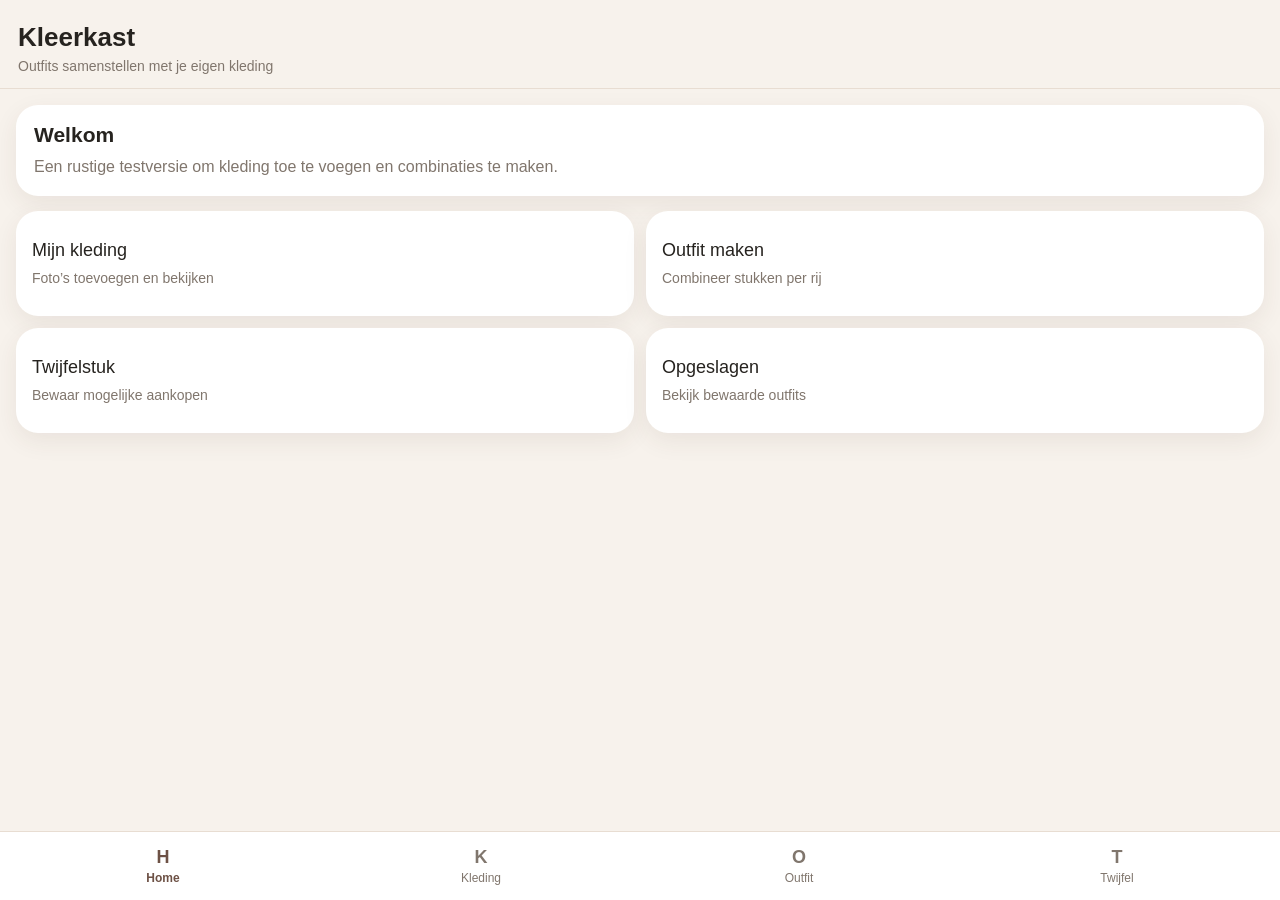
==== index.html @ a85ee33a "Add files via upload" ====
<!doctype html>
<html lang="nl">
<head>
<meta charset="utf-8">
<meta name="viewport" content="width=device-width,initial-scale=1,viewport-fit=cover">
<title>Kleerkast</title>
<style>
:root{--bg:#f7f2ec;--card:#fff;--text:#26231f;--muted:#80766d;--line:#e8ddd2;--accent:#8f6f5f;--accent2:#6d5145}
*{box-sizing:border-box}
body{margin:0;font-family:-apple-system,BlinkMacSystemFont,"Segoe UI",Arial,sans-serif;background:var(--bg);color:var(--text);padding-bottom:88px}
header{padding:22px 18px 14px;border-bottom:1px solid var(--line);background:#f7f2ec}
h1{margin:0;font-size:26px}.sub{color:var(--muted);font-size:14px;margin-top:5px}
main{padding:16px}.screen{display:none}.screen.active{display:block}
.card,.tile,.item{background:var(--card);border-radius:22px;box-shadow:0 8px 24px rgba(80,55,40,.08)}
.card{padding:18px;margin-bottom:15px}.card h2{margin:0 0 8px;font-size:21px}.card p{margin:0;color:var(--muted);line-height:1.45}
.grid{display:grid;grid-template-columns:1fr 1fr;gap:12px}
.tile{border:0;padding:22px 16px;text-align:left;font-size:18px;color:var(--text);min-height:105px}
.tile small{display:block;color:var(--muted);font-size:14px;margin-top:8px;line-height:1.3}
.section{display:flex;align-items:center;justify-content:space-between;margin:22px 2px 10px}.section h2{font-size:18px;margin:0}
.btn{border:0;background:var(--accent);color:#fff;border-radius:999px;padding:11px 15px;font-weight:800;font-size:14px}
.btn.light{background:#fff;color:var(--accent2);border:1px solid var(--line)}
.row{display:flex;gap:12px;overflow-x:auto;padding:3px 2px 16px;scroll-snap-type:x mandatory}
.item{min-width:160px;padding:10px;position:relative;scroll-snap-align:start}
.item img{width:100%;height:185px;object-fit:cover;background:#efe4dc;border-radius:18px;display:block}
.delete{position:absolute;top:14px;right:14px;border:0;background:rgba(255,255,255,.93);border-radius:999px;padding:5px 10px;font-size:18px}
.empty{min-width:210px;background:#fff;border:1px dashed var(--line);border-radius:22px;padding:32px 16px;text-align:center;color:var(--muted)}
.preview{display:grid;grid-template-columns:1fr 1fr;gap:10px;margin-top:12px}
.slot{height:152px;background:#fff;border:1px solid var(--line);border-radius:19px;display:flex;align-items:center;justify-content:center;overflow:hidden;color:var(--muted)}
.slot img{width:100%;height:100%;object-fit:cover}
.actions{display:flex;gap:8px;flex-wrap:wrap;margin-top:12px}
nav{position:fixed;left:0;right:0;bottom:0;background:rgba(255,255,255,.96);border-top:1px solid var(--line);display:grid;grid-template-columns:repeat(4,1fr);padding:8px 4px calc(8px + env(safe-area-inset-bottom));z-index:10}
nav button{border:0;background:transparent;color:var(--muted);font-size:12px;padding:7px 2px}
nav span{display:block;font-weight:900;font-size:18px;margin-bottom:3px}
nav button.active{color:var(--accent2);font-weight:900}
input[type=file]{display:none}
.note{background:#fff;border:1px solid var(--line);border-radius:18px;padding:13px;color:var(--muted);font-size:14px;line-height:1.45}
</style>
</head>
<body>
<header><h1>Kleerkast</h1><div class="sub">Outfits samenstellen met je eigen kleding</div></header>
<main>
<section id="home" class="screen active">
<div class="card"><h2>Welkom</h2><p>Een rustige testversie om kleding toe te voegen en combinaties te maken.</p></div>
<div class="grid">
<button class="tile" data-screen="closet">Mijn kleding<small>Foto’s toevoegen en bekijken</small></button>
<button class="tile" data-screen="outfit">Outfit maken<small>Combineer stukken per rij</small></button>
<button class="tile" data-screen="wish">Twijfelstuk<small>Bewaar mogelijke aankopen</small></button>
<button class="tile" data-screen="saved">Opgeslagen<small>Bekijk bewaarde outfits</small></button>
</div>
</section>
<section id="closet" class="screen"><div class="card"><h2>Mijn kleding</h2><p>Voeg per categorie foto’s toe. Swipe horizontaal door je kleding.</p></div><div id="closetList"></div></section>
<section id="outfit" class="screen"><div class="card"><h2>Outfit maken</h2><p>Tik op kledingstukken in de rijen hieronder.</p><div class="preview"><div class="slot" id="slot-tops">Top</div><div class="slot" id="slot-bottoms">Onderstuk</div><div class="slot" id="slot-shoes">Schoenen</div><div class="slot" id="slot-bags">Tas</div></div><div class="actions"><button class="btn" id="saveOutfitBtn">Outfit bewaren</button><button class="btn light" id="clearBtn">Wissen</button></div></div><div id="outfitRows"></div></section>
<section id="wish" class="screen"><div class="card"><h2>Twijfelstuk</h2><p>Voeg een foto of screenshot toe van iets dat je misschien wilt kopen.</p></div><div class="section"><h2>Mogelijke aankopen</h2><button class="btn addBtn" data-cat="wishitems">Foto toevoegen</button></div><input id="file-wishitems" type="file" accept="image/*"><div id="wishRow" class="row"></div><div class="note">Later bouwen we hier: “Past dit bij mijn kast?”</div></section>
<section id="saved" class="screen"><div class="card"><h2>Opgeslagen outfits</h2><p>Hier komen de outfits die je bewaart.</p></div><div id="savedList"></div></section>
</main>
<nav><button class="nav active" data-screen="home"><span>H</span>Home</button><button class="nav" data-screen="closet"><span>K</span>Kleding</button><button class="nav" data-screen="outfit"><span>O</span>Outfit</button><button class="nav" data-screen="wish"><span>T</span>Twijfel</button></nav>
<script>
var cats=[['tops','Tops'],['bottoms','Broeken en rokken'],['dresses','Jurken'],['jackets','Jassen'],['shoes','Schoenen'],['bags','Tassen'],['accessories','Accessoires']];
var data; try{data=JSON.parse(localStorage.getItem('kleerkast_v1')||'{}')}catch(e){data={}}
cats.forEach(function(c){if(!data[c[0]])data[c[0]]=[]}); if(!data.wishitems)data.wishitems=[]; if(!data.outfits)data.outfits=[];
var selected={tops:null,bottoms:null,shoes:null,bags:null};
function save(){localStorage.setItem('kleerkast_v1',JSON.stringify(data))}
function show(screen){document.querySelectorAll('.screen').forEach(function(s){s.classList.remove('active')});document.getElementById(screen).classList.add('active');document.querySelectorAll('.nav').forEach(function(n){n.classList.toggle('active',n.getAttribute('data-screen')===screen)});render()}
function addListeners(){document.querySelectorAll('[data-screen]').forEach(function(btn){btn.onclick=function(){show(btn.getAttribute('data-screen'))}});document.getElementById('saveOutfitBtn').onclick=saveOutfit;document.getElementById('clearBtn').onclick=clearSlots}
function pick(cat){var input=document.getElementById('file-'+cat); if(input)input.click()}
function handleFile(cat,file){if(!file)return;var reader=new FileReader();reader.onload=function(){data[cat].push({id:Date.now()+Math.random(),src:reader.result});save();render()};reader.readAsDataURL(file)}
function removeItem(cat,id){var used=data.outfits.filter(function(o){return Object.values(o.items).indexOf(id)>-1});if(used.length&&!confirm('Dit kledingstuk zit in '+used.length+' outfit(s). Toch verwijderen?'))return;data[cat]=data[cat].filter(function(x){return x.id!==id});save();render()}
function select(cat,id,src){if(!(cat in selected))return;selected[cat]=id;document.getElementById('slot-'+cat).innerHTML='<img src="'+src+'">'}
function clearSlots(){selected={tops:null,bottoms:null,shoes:null,bags:null};document.getElementById('slot-tops').textContent='Top';document.getElementById('slot-bottoms').textContent='Onderstuk';document.getElementById('slot-shoes').textContent='Schoenen';document.getElementById('slot-bags').textContent='Tas'}
function saveOutfit(){if(!Object.values(selected).some(Boolean)){alert('Kies eerst minstens één kledingstuk.');return}data.outfits.push({id:Date.now(),date:new Date().toLocaleDateString('nl-BE'),items:Object.assign({},selected)});save();alert('Outfit bewaard');render()}
function findImg(id){for(var i=0;i<cats.length;i++){var arr=data[cats[i][0]];for(var j=0;j<arr.length;j++){if(arr[j].id===id)return arr[j].src}}return null}
function card(cat,item,selectable){var d=document.createElement('div');d.className='item';var img=document.createElement('img');img.src=item.src;d.appendChild(img);if(selectable)d.onclick=function(){select(cat,item.id,item.src)};var b=document.createElement('button');b.className='delete';b.textContent='×';b.onclick=function(e){e.stopPropagation();removeItem(cat,item.id)};d.appendChild(b);return d}
function makeRow(cat,selectable){var row=document.createElement('div');row.className='row';if(!data[cat].length){var e=document.createElement('div');e.className='empty';e.textContent='Nog geen foto’s';row.appendChild(e)}else{data[cat].forEach(function(item){row.appendChild(card(cat,item,selectable))})}return row}
function render(){var closet=document.getElementById('closetList');closet.innerHTML='';cats.forEach(function(c){var sec=document.createElement('div');sec.className='section';var h=document.createElement('h2');h.textContent=c[1];sec.appendChild(h);var btn=document.createElement('button');btn.className='btn';btn.textContent='Foto toevoegen';btn.onclick=function(){pick(c[0])};sec.appendChild(btn);closet.appendChild(sec);var input=document.createElement('input');input.type='file';input.accept='image/*';input.id='file-'+c[0];input.onchange=function(e){handleFile(c[0],e.target.files[0]);e.target.value=''};closet.appendChild(input);closet.appendChild(makeRow(c[0],false))});var outfit=document.getElementById('outfitRows');outfit.innerHTML='';['tops','bottoms','shoes','bags'].forEach(function(id){var label=cats.find(function(c){return c[0]===id})[1];var sec=document.createElement('div');sec.className='section';var h=document.createElement('h2');h.textContent=label;sec.appendChild(h);outfit.appendChild(sec);outfit.appendChild(makeRow(id,true))});var wish=document.getElementById('wishRow');wish.innerHTML='';if(!data.wishitems.length){var e=document.createElement('div');e.className='empty';e.textContent='Nog geen foto’s';wish.appendChild(e)}else data.wishitems.forEach(function(item){wish.appendChild(card('wishitems',item,false))});var saved=document.getElementById('savedList');saved.innerHTML='';if(!data.outfits.length){var em=document.createElement('div');em.className='empty';em.textContent='Nog geen outfits bewaard';saved.appendChild(em)}else data.outfits.forEach(function(o,i){var box=document.createElement('div');box.className='card';var h=document.createElement('h2');h.textContent='Outfit '+(i+1);box.appendChild(h);var p=document.createElement('p');p.textContent='Bewaard op '+o.date;box.appendChild(p);var row=document.createElement('div');row.className='row';Object.values(o.items).forEach(function(id){var src=findImg(id);if(src){var it=document.createElement('div');it.className='item';var im=document.createElement('img');im.src=src;it.appendChild(im);row.appendChild(it)}});box.appendChild(row);saved.appendChild(box)});var wi=document.getElementById('file-wishitems');wi.onchange=function(e){handleFile('wishitems',e.target.files[0]);e.target.value=''};document.querySelectorAll('.addBtn').forEach(function(b){b.onclick=function(){pick(b.getAttribute('data-cat'))}})}
addListeners();render();
</script>
</body>
</html>
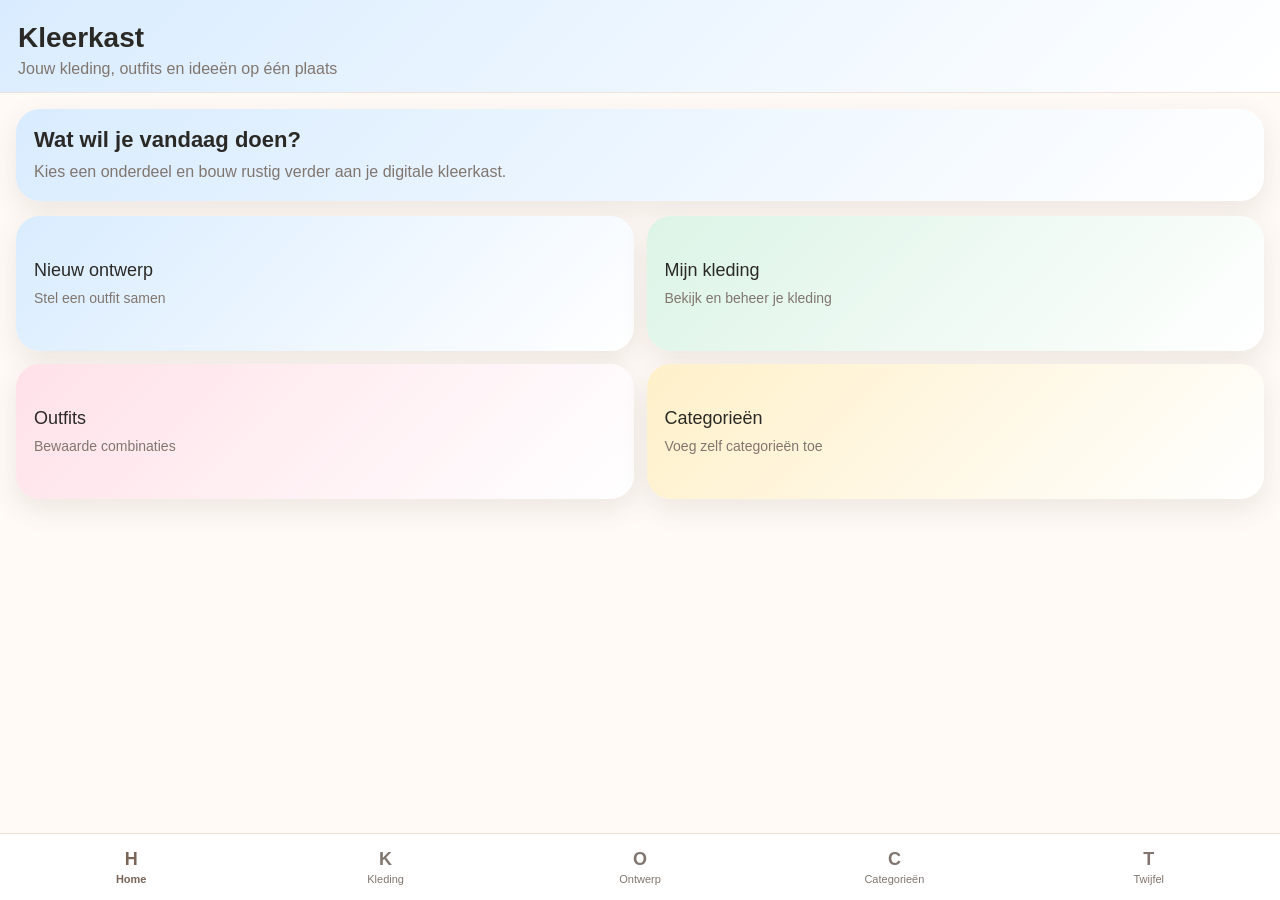
==== commit b163cb2b: "Add files via upload" ====
--- a/index.html
+++ b/index.html
@@ -5,74 +5,106 @@
 <meta name="viewport" content="width=device-width,initial-scale=1,viewport-fit=cover">
 <title>Kleerkast</title>
 <style>
-:root{--bg:#f7f2ec;--card:#fff;--text:#26231f;--muted:#80766d;--line:#e8ddd2;--accent:#8f6f5f;--accent2:#6d5145}
+:root{
+  --blue:#d9ecff;--green:#dcf4e6;--pink:#ffe1e9;--yellow:#fff0c9;--purple:#eadfff;
+  --bg:#fffaf6;--card:#ffffff;--text:#2b2926;--muted:#81766f;--line:#eee2da;
+  --shadow:0 10px 28px rgba(82,60,45,.10);--accent:#7a6658;
+}
 *{box-sizing:border-box}
 body{margin:0;font-family:-apple-system,BlinkMacSystemFont,"Segoe UI",Arial,sans-serif;background:var(--bg);color:var(--text);padding-bottom:88px}
-header{padding:22px 18px 14px;border-bottom:1px solid var(--line);background:#f7f2ec}
-h1{margin:0;font-size:26px}.sub{color:var(--muted);font-size:14px;margin-top:5px}
+header{padding:22px 18px 14px;background:linear-gradient(135deg,var(--blue),#fff);border-bottom:1px solid var(--line)}
+h1{margin:0;font-size:28px}.sub{margin-top:6px;color:var(--muted)}
 main{padding:16px}.screen{display:none}.screen.active{display:block}
-.card,.tile,.item{background:var(--card);border-radius:22px;box-shadow:0 8px 24px rgba(80,55,40,.08)}
-.card{padding:18px;margin-bottom:15px}.card h2{margin:0 0 8px;font-size:21px}.card p{margin:0;color:var(--muted);line-height:1.45}
-.grid{display:grid;grid-template-columns:1fr 1fr;gap:12px}
-.tile{border:0;padding:22px 16px;text-align:left;font-size:18px;color:var(--text);min-height:105px}
-.tile small{display:block;color:var(--muted);font-size:14px;margin-top:8px;line-height:1.3}
-.section{display:flex;align-items:center;justify-content:space-between;margin:22px 2px 10px}.section h2{font-size:18px;margin:0}
-.btn{border:0;background:var(--accent);color:#fff;border-radius:999px;padding:11px 15px;font-weight:800;font-size:14px}
-.btn.light{background:#fff;color:var(--accent2);border:1px solid var(--line)}
+.card,.tile,.piece,.catrow{background:var(--card);border-radius:24px;box-shadow:var(--shadow)}
+.card{padding:18px;margin-bottom:15px}.card h2{margin:0 0 8px;font-size:22px}.card p{margin:0;color:var(--muted);line-height:1.4}
+.grid{display:grid;grid-template-columns:1fr 1fr;gap:13px}
+.tile{border:0;min-height:135px;padding:18px;text-align:left;font-size:18px;color:var(--text)}
+.tile small{display:block;color:var(--muted);font-size:14px;margin-top:8px;line-height:1.35}
+.blue{background:linear-gradient(135deg,var(--blue),#fff)}.green{background:linear-gradient(135deg,var(--green),#fff)}
+.pink{background:linear-gradient(135deg,var(--pink),#fff)}.yellow{background:linear-gradient(135deg,var(--yellow),#fff)}
+.purple{background:linear-gradient(135deg,var(--purple),#fff)}
+.section{display:flex;justify-content:space-between;align-items:center;margin:22px 2px 10px}.section h2{font-size:18px;margin:0}
+.btn{border:0;background:#7a6658;color:#fff;border-radius:999px;padding:11px 15px;font-weight:800}
+.btn.light{background:#fff;color:#7a6658;border:1px solid var(--line)}
 .row{display:flex;gap:12px;overflow-x:auto;padding:3px 2px 16px;scroll-snap-type:x mandatory}
-.item{min-width:160px;padding:10px;position:relative;scroll-snap-align:start}
-.item img{width:100%;height:185px;object-fit:cover;background:#efe4dc;border-radius:18px;display:block}
-.delete{position:absolute;top:14px;right:14px;border:0;background:rgba(255,255,255,.93);border-radius:999px;padding:5px 10px;font-size:18px}
-.empty{min-width:210px;background:#fff;border:1px dashed var(--line);border-radius:22px;padding:32px 16px;text-align:center;color:var(--muted)}
-.preview{display:grid;grid-template-columns:1fr 1fr;gap:10px;margin-top:12px}
-.slot{height:152px;background:#fff;border:1px solid var(--line);border-radius:19px;display:flex;align-items:center;justify-content:center;overflow:hidden;color:var(--muted)}
-.slot img{width:100%;height:100%;object-fit:cover}
-.actions{display:flex;gap:8px;flex-wrap:wrap;margin-top:12px}
-nav{position:fixed;left:0;right:0;bottom:0;background:rgba(255,255,255,.96);border-top:1px solid var(--line);display:grid;grid-template-columns:repeat(4,1fr);padding:8px 4px calc(8px + env(safe-area-inset-bottom));z-index:10}
-nav button{border:0;background:transparent;color:var(--muted);font-size:12px;padding:7px 2px}
-nav span{display:block;font-weight:900;font-size:18px;margin-bottom:3px}
-nav button.active{color:var(--accent2);font-weight:900}
+.piece{min-width:165px;padding:10px;position:relative;scroll-snap-align:start}.piece img{width:100%;height:190px;object-fit:cover;border-radius:18px;background:#f2e8df;display:block}
+.delete{position:absolute;top:14px;right:14px;border:0;background:rgba(255,255,255,.92);border-radius:99px;padding:5px 10px;font-size:18px}
+.empty{min-width:210px;border:1px dashed var(--line);border-radius:22px;padding:32px 16px;color:var(--muted);text-align:center;background:#fff}
+.preview{display:grid;grid-template-columns:1fr 1fr;gap:10px;margin-top:12px}.slot{height:154px;background:#fff;border:1px solid var(--line);border-radius:20px;display:flex;align-items:center;justify-content:center;overflow:hidden;color:var(--muted)}.slot img{width:100%;height:100%;object-fit:cover}
+.catrow{display:flex;align-items:center;justify-content:space-between;padding:15px;margin-bottom:10px}.dot{width:34px;height:34px;border-radius:12px;margin-right:12px}.catleft{display:flex;align-items:center;font-weight:700}
+nav{position:fixed;left:0;right:0;bottom:0;background:rgba(255,255,255,.96);border-top:1px solid var(--line);display:grid;grid-template-columns:repeat(5,1fr);padding:8px 4px calc(8px + env(safe-area-inset-bottom));z-index:10}
+nav button{border:0;background:transparent;color:var(--muted);font-size:11px;padding:7px 2px}nav span{display:block;font-weight:900;font-size:18px;margin-bottom:3px}nav button.active{color:#7a6658;font-weight:900}
 input[type=file]{display:none}
-.note{background:#fff;border:1px solid var(--line);border-radius:18px;padding:13px;color:var(--muted);font-size:14px;line-height:1.45}
 </style>
 </head>
 <body>
-<header><h1>Kleerkast</h1><div class="sub">Outfits samenstellen met je eigen kleding</div></header>
+<header><h1>Kleerkast</h1><div class="sub">Jouw kleding, outfits en ideeën op één plaats</div></header>
 <main>
 <section id="home" class="screen active">
-<div class="card"><h2>Welkom</h2><p>Een rustige testversie om kleding toe te voegen en combinaties te maken.</p></div>
+<div class="card blue"><h2>Wat wil je vandaag doen?</h2><p>Kies een onderdeel en bouw rustig verder aan je digitale kleerkast.</p></div>
 <div class="grid">
-<button class="tile" data-screen="closet">Mijn kleding<small>Foto’s toevoegen en bekijken</small></button>
-<button class="tile" data-screen="outfit">Outfit maken<small>Combineer stukken per rij</small></button>
-<button class="tile" data-screen="wish">Twijfelstuk<small>Bewaar mogelijke aankopen</small></button>
-<button class="tile" data-screen="saved">Opgeslagen<small>Bekijk bewaarde outfits</small></button>
+<button class="tile blue" data-screen="outfit">Nieuw ontwerp<small>Stel een outfit samen</small></button>
+<button class="tile green" data-screen="closet">Mijn kleding<small>Bekijk en beheer je kleding</small></button>
+<button class="tile pink" data-screen="saved">Outfits<small>Bewaarde combinaties</small></button>
+<button class="tile yellow" data-screen="categories">Categorieën<small>Voeg zelf categorieën toe</small></button>
 </div>
 </section>
-<section id="closet" class="screen"><div class="card"><h2>Mijn kleding</h2><p>Voeg per categorie foto’s toe. Swipe horizontaal door je kleding.</p></div><div id="closetList"></div></section>
-<section id="outfit" class="screen"><div class="card"><h2>Outfit maken</h2><p>Tik op kledingstukken in de rijen hieronder.</p><div class="preview"><div class="slot" id="slot-tops">Top</div><div class="slot" id="slot-bottoms">Onderstuk</div><div class="slot" id="slot-shoes">Schoenen</div><div class="slot" id="slot-bags">Tas</div></div><div class="actions"><button class="btn" id="saveOutfitBtn">Outfit bewaren</button><button class="btn light" id="clearBtn">Wissen</button></div></div><div id="outfitRows"></div></section>
-<section id="wish" class="screen"><div class="card"><h2>Twijfelstuk</h2><p>Voeg een foto of screenshot toe van iets dat je misschien wilt kopen.</p></div><div class="section"><h2>Mogelijke aankopen</h2><button class="btn addBtn" data-cat="wishitems">Foto toevoegen</button></div><input id="file-wishitems" type="file" accept="image/*"><div id="wishRow" class="row"></div><div class="note">Later bouwen we hier: “Past dit bij mijn kast?”</div></section>
-<section id="saved" class="screen"><div class="card"><h2>Opgeslagen outfits</h2><p>Hier komen de outfits die je bewaart.</p></div><div id="savedList"></div></section>
+
+<section id="closet" class="screen"><div class="card green"><h2>Mijn kleding</h2><p>Voeg foto’s toe per categorie. Swipe horizontaal door je kleding.</p></div><div id="closetList"></div></section>
+
+<section id="outfit" class="screen">
+<div class="card blue"><h2>Nieuw ontwerp</h2><p>Tik op kledingstukken in de rijen hieronder.</p>
+<div class="preview"><div class="slot" id="slot-tops">Top</div><div class="slot" id="slot-bottoms">Onderstuk</div><div class="slot" id="slot-shoes">Schoenen</div><div class="slot" id="slot-bags">Tas</div></div>
+<div style="display:flex;gap:8px;margin-top:12px"><button class="btn" id="saveOutfitBtn">Outfit bewaren</button><button class="btn light" id="clearBtn">Wissen</button></div></div><div id="outfitRows"></div></section>
+
+<section id="saved" class="screen"><div class="card pink"><h2>Outfits</h2><p>Hier staan je bewaarde combinaties.</p></div><div id="savedList"></div></section>
+
+<section id="categories" class="screen">
+<div class="card yellow"><h2>Categorieën</h2><p>Voeg zelf categorieën toe, bijvoorbeeld Festival, Werk, Zwangerschap of Sport.</p></div>
+<button class="btn" id="addCategoryBtn">Nieuwe categorie toevoegen</button>
+<div style="height:14px"></div><div id="categoryList"></div>
+</section>
+
+<section id="wish" class="screen"><div class="card purple"><h2>Twijfelstuk</h2><p>Bewaar foto’s van kleding die je misschien wilt kopen.</p></div><div class="section"><h2>Mogelijke aankopen</h2><button class="btn" id="wishBtn">Foto toevoegen</button></div><input id="file-wishitems" type="file" accept="image/*"><div id="wishRow" class="row"></div></section>
 </main>
-<nav><button class="nav active" data-screen="home"><span>H</span>Home</button><button class="nav" data-screen="closet"><span>K</span>Kleding</button><button class="nav" data-screen="outfit"><span>O</span>Outfit</button><button class="nav" data-screen="wish"><span>T</span>Twijfel</button></nav>
+
+<nav>
+<button class="nav active" data-screen="home"><span>H</span>Home</button>
+<button class="nav" data-screen="closet"><span>K</span>Kleding</button>
+<button class="nav" data-screen="outfit"><span>O</span>Ontwerp</button>
+<button class="nav" data-screen="categories"><span>C</span>Categorieën</button>
+<button class="nav" data-screen="wish"><span>T</span>Twijfel</button>
+</nav>
+
 <script>
-var cats=[['tops','Tops'],['bottoms','Broeken en rokken'],['dresses','Jurken'],['jackets','Jassen'],['shoes','Schoenen'],['bags','Tassen'],['accessories','Accessoires']];
-var data; try{data=JSON.parse(localStorage.getItem('kleerkast_v1')||'{}')}catch(e){data={}}
-cats.forEach(function(c){if(!data[c[0]])data[c[0]]=[]}); if(!data.wishitems)data.wishitems=[]; if(!data.outfits)data.outfits=[];
+var defaultCats=[['tops','Tops','#dcf4e6'],['bottoms','Broeken en rokken','#d9ecff'],['dresses','Jurken','#ffe1e9'],['jackets','Jassen','#fff0c9'],['shoes','Schoenen','#eadfff'],['bags','Tassen','#f1dfd2'],['accessories','Accessoires','#e8f0ff']];
+var data;try{data=JSON.parse(localStorage.getItem('kleerkast_pastel')||'{}')}catch(e){data={}}
+if(!data.categories)data.categories=defaultCats.map(function(c){return {id:c[0],name:c[1],color:c[2]}});
+data.categories.forEach(function(c){if(!data[c.id])data[c.id]=[]});if(!data.wishitems)data.wishitems=[];if(!data.outfits)data.outfits=[];
 var selected={tops:null,bottoms:null,shoes:null,bags:null};
-function save(){localStorage.setItem('kleerkast_v1',JSON.stringify(data))}
-function show(screen){document.querySelectorAll('.screen').forEach(function(s){s.classList.remove('active')});document.getElementById(screen).classList.add('active');document.querySelectorAll('.nav').forEach(function(n){n.classList.toggle('active',n.getAttribute('data-screen')===screen)});render()}
-function addListeners(){document.querySelectorAll('[data-screen]').forEach(function(btn){btn.onclick=function(){show(btn.getAttribute('data-screen'))}});document.getElementById('saveOutfitBtn').onclick=saveOutfit;document.getElementById('clearBtn').onclick=clearSlots}
-function pick(cat){var input=document.getElementById('file-'+cat); if(input)input.click()}
-function handleFile(cat,file){if(!file)return;var reader=new FileReader();reader.onload=function(){data[cat].push({id:Date.now()+Math.random(),src:reader.result});save();render()};reader.readAsDataURL(file)}
-function removeItem(cat,id){var used=data.outfits.filter(function(o){return Object.values(o.items).indexOf(id)>-1});if(used.length&&!confirm('Dit kledingstuk zit in '+used.length+' outfit(s). Toch verwijderen?'))return;data[cat]=data[cat].filter(function(x){return x.id!==id});save();render()}
+function save(){localStorage.setItem('kleerkast_pastel',JSON.stringify(data))}
+function show(screen){document.querySelectorAll('.screen').forEach(s=>s.classList.remove('active'));document.getElementById(screen).classList.add('active');document.querySelectorAll('.nav').forEach(n=>n.classList.toggle('active',n.dataset.screen===screen));render()}
+document.querySelectorAll('[data-screen]').forEach(b=>b.onclick=()=>show(b.dataset.screen));
+function pick(cat){document.getElementById('file-'+cat)?.click()}
+function handleFile(cat,file){if(!file)return;var r=new FileReader();r.onload=function(){data[cat].push({id:Date.now()+Math.random(),src:r.result});save();render()};r.readAsDataURL(file)}
+function removeItem(cat,id){var used=data.outfits.filter(o=>Object.values(o.items).includes(id));if(used.length&&!confirm('Dit kledingstuk zit in '+used.length+' outfit(s). Toch verwijderen?'))return;data[cat]=data[cat].filter(x=>x.id!==id);save();render()}
 function select(cat,id,src){if(!(cat in selected))return;selected[cat]=id;document.getElementById('slot-'+cat).innerHTML='<img src="'+src+'">'}
-function clearSlots(){selected={tops:null,bottoms:null,shoes:null,bags:null};document.getElementById('slot-tops').textContent='Top';document.getElementById('slot-bottoms').textContent='Onderstuk';document.getElementById('slot-shoes').textContent='Schoenen';document.getElementById('slot-bags').textContent='Tas'}
+function clearSlots(){selected={tops:null,bottoms:null,shoes:null,bags:null};['tops','bottoms','shoes','bags'].forEach(c=>document.getElementById('slot-'+c).textContent={tops:'Top',bottoms:'Onderstuk',shoes:'Schoenen',bags:'Tas'}[c])}
 function saveOutfit(){if(!Object.values(selected).some(Boolean)){alert('Kies eerst minstens één kledingstuk.');return}data.outfits.push({id:Date.now(),date:new Date().toLocaleDateString('nl-BE'),items:Object.assign({},selected)});save();alert('Outfit bewaard');render()}
-function findImg(id){for(var i=0;i<cats.length;i++){var arr=data[cats[i][0]];for(var j=0;j<arr.length;j++){if(arr[j].id===id)return arr[j].src}}return null}
-function card(cat,item,selectable){var d=document.createElement('div');d.className='item';var img=document.createElement('img');img.src=item.src;d.appendChild(img);if(selectable)d.onclick=function(){select(cat,item.id,item.src)};var b=document.createElement('button');b.className='delete';b.textContent='×';b.onclick=function(e){e.stopPropagation();removeItem(cat,item.id)};d.appendChild(b);return d}
-function makeRow(cat,selectable){var row=document.createElement('div');row.className='row';if(!data[cat].length){var e=document.createElement('div');e.className='empty';e.textContent='Nog geen foto’s';row.appendChild(e)}else{data[cat].forEach(function(item){row.appendChild(card(cat,item,selectable))})}return row}
-function render(){var closet=document.getElementById('closetList');closet.innerHTML='';cats.forEach(function(c){var sec=document.createElement('div');sec.className='section';var h=document.createElement('h2');h.textContent=c[1];sec.appendChild(h);var btn=document.createElement('button');btn.className='btn';btn.textContent='Foto toevoegen';btn.onclick=function(){pick(c[0])};sec.appendChild(btn);closet.appendChild(sec);var input=document.createElement('input');input.type='file';input.accept='image/*';input.id='file-'+c[0];input.onchange=function(e){handleFile(c[0],e.target.files[0]);e.target.value=''};closet.appendChild(input);closet.appendChild(makeRow(c[0],false))});var outfit=document.getElementById('outfitRows');outfit.innerHTML='';['tops','bottoms','shoes','bags'].forEach(function(id){var label=cats.find(function(c){return c[0]===id})[1];var sec=document.createElement('div');sec.className='section';var h=document.createElement('h2');h.textContent=label;sec.appendChild(h);outfit.appendChild(sec);outfit.appendChild(makeRow(id,true))});var wish=document.getElementById('wishRow');wish.innerHTML='';if(!data.wishitems.length){var e=document.createElement('div');e.className='empty';e.textContent='Nog geen foto’s';wish.appendChild(e)}else data.wishitems.forEach(function(item){wish.appendChild(card('wishitems',item,false))});var saved=document.getElementById('savedList');saved.innerHTML='';if(!data.outfits.length){var em=document.createElement('div');em.className='empty';em.textContent='Nog geen outfits bewaard';saved.appendChild(em)}else data.outfits.forEach(function(o,i){var box=document.createElement('div');box.className='card';var h=document.createElement('h2');h.textContent='Outfit '+(i+1);box.appendChild(h);var p=document.createElement('p');p.textContent='Bewaard op '+o.date;box.appendChild(p);var row=document.createElement('div');row.className='row';Object.values(o.items).forEach(function(id){var src=findImg(id);if(src){var it=document.createElement('div');it.className='item';var im=document.createElement('img');im.src=src;it.appendChild(im);row.appendChild(it)}});box.appendChild(row);saved.appendChild(box)});var wi=document.getElementById('file-wishitems');wi.onchange=function(e){handleFile('wishitems',e.target.files[0]);e.target.value=''};document.querySelectorAll('.addBtn').forEach(function(b){b.onclick=function(){pick(b.getAttribute('data-cat'))}})}
-addListeners();render();
+function findImg(id){for(var c of data.categories){for(var item of data[c.id])if(item.id===id)return item.src}return null}
+function card(cat,item,sel){var d=document.createElement('div');d.className='piece';var img=document.createElement('img');img.src=item.src;d.appendChild(img);if(sel)d.onclick=()=>select(cat,item.id,item.src);var x=document.createElement('button');x.className='delete';x.textContent='×';x.onclick=e=>{e.stopPropagation();removeItem(cat,item.id)};d.appendChild(x);return d}
+function row(cat,sel){var r=document.createElement('div');r.className='row';if(!data[cat].length){var e=document.createElement('div');e.className='empty';e.textContent='Nog geen foto’s';r.appendChild(e)}else data[cat].forEach(i=>r.appendChild(card(cat,i,sel)));return r}
+function render(){
+ var cl=document.getElementById('closetList');cl.innerHTML='';data.categories.forEach(c=>{var s=document.createElement('div');s.className='section';s.innerHTML='<h2>'+c.name+'</h2>';var b=document.createElement('button');b.className='btn';b.textContent='Foto toevoegen';b.onclick=()=>pick(c.id);s.appendChild(b);cl.appendChild(s);var inp=document.createElement('input');inp.type='file';inp.accept='image/*';inp.id='file-'+c.id;inp.onchange=e=>{handleFile(c.id,e.target.files[0]);e.target.value=''};cl.appendChild(inp);cl.appendChild(row(c.id,false))});
+ var out=document.getElementById('outfitRows');out.innerHTML='';['tops','bottoms','shoes','bags'].forEach(id=>{var c=data.categories.find(x=>x.id===id);if(!c)return;var s=document.createElement('div');s.className='section';s.innerHTML='<h2>'+c.name+'</h2>';out.appendChild(s);out.appendChild(row(id,true))});
+ var ca=document.getElementById('categoryList');ca.innerHTML='';data.categories.forEach(c=>{var div=document.createElement('div');div.className='catrow';div.innerHTML='<div class="catleft"><div class="dot" style="background:'+c.color+'"></div>'+c.name+'</div><span>•••</span>';ca.appendChild(div)});
+ var w=document.getElementById('wishRow');w.innerHTML='';if(!data.wishitems.length){var e=document.createElement('div');e.className='empty';e.textContent='Nog geen foto’s';w.appendChild(e)}else data.wishitems.forEach(i=>w.appendChild(card('wishitems',i,false)));
+ var sl=document.getElementById('savedList');sl.innerHTML='';if(!data.outfits.length){var em=document.createElement('div');em.className='empty';em.textContent='Nog geen outfits bewaard';sl.appendChild(em)}else data.outfits.forEach((o,i)=>{var box=document.createElement('div');box.className='card pink';box.innerHTML='<h2>Outfit '+(i+1)+'</h2><p>Bewaard op '+o.date+'</p>';var rr=document.createElement('div');rr.className='row';Object.values(o.items).forEach(id=>{var src=findImg(id);if(src){var it=document.createElement('div');it.className='piece';it.innerHTML='<img src="'+src+'">';rr.appendChild(it)}});box.appendChild(rr);sl.appendChild(box)});
+ document.getElementById('file-wishitems').onchange=e=>{handleFile('wishitems',e.target.files[0]);e.target.value=''};
+}
+document.getElementById('saveOutfitBtn').onclick=saveOutfit;document.getElementById('clearBtn').onclick=clearSlots;document.getElementById('wishBtn').onclick=()=>pick('wishitems');
+document.getElementById('addCategoryBtn').onclick=function(){var name=prompt('Naam van nieuwe categorie?');if(!name)return;var id='cat_'+Date.now();var colors=['#d9ecff','#dcf4e6','#ffe1e9','#fff0c9','#eadfff','#f1dfd2'];data.categories.push({id:id,name:name,color:colors[data.categories.length%colors.length]});data[id]=[];save();render()}
+render();
 </script>
 </body>
-</html>
+</html>
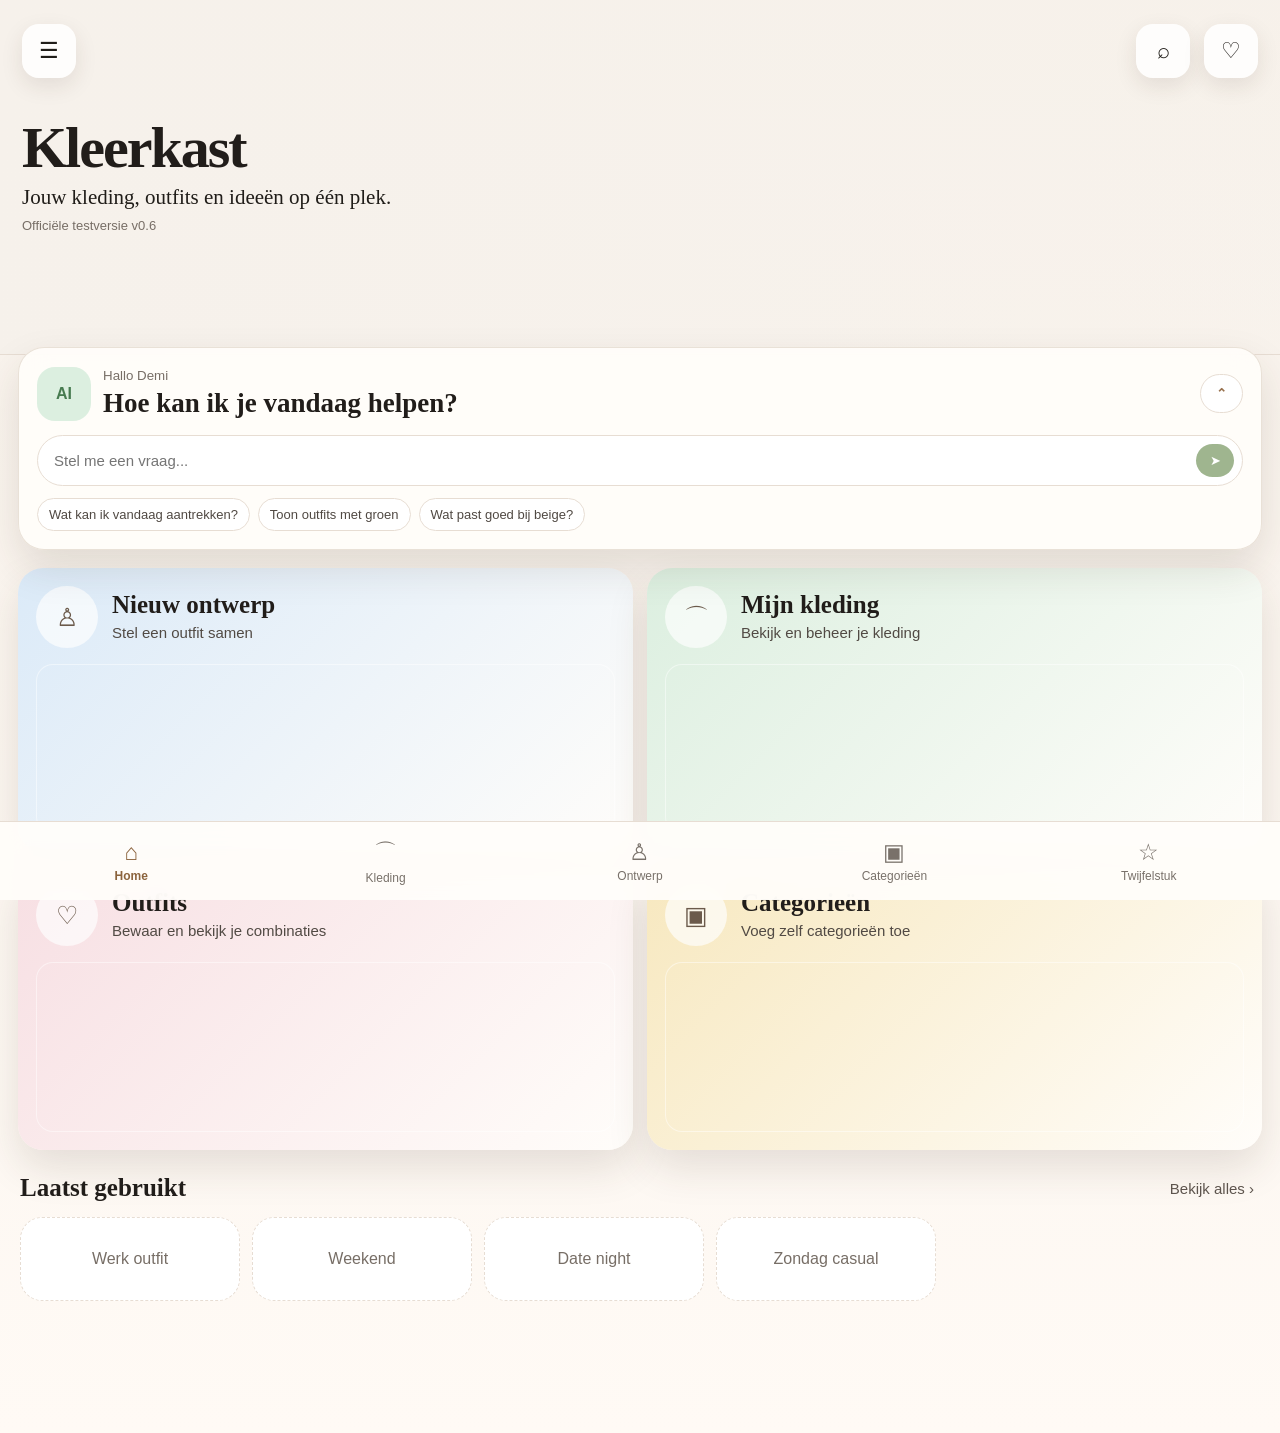
==== commit fe867f86: "Add files via upload" ====
--- a/index.html
+++ b/index.html
@@ -1,110 +1,123 @@
 <!doctype html>
 <html lang="nl">
 <head>
-<meta charset="utf-8">
-<meta name="viewport" content="width=device-width,initial-scale=1,viewport-fit=cover">
-<title>Kleerkast</title>
-<style>
-:root{
-  --blue:#d9ecff;--green:#dcf4e6;--pink:#ffe1e9;--yellow:#fff0c9;--purple:#eadfff;
-  --bg:#fffaf6;--card:#ffffff;--text:#2b2926;--muted:#81766f;--line:#eee2da;
-  --shadow:0 10px 28px rgba(82,60,45,.10);--accent:#7a6658;
-}
-*{box-sizing:border-box}
-body{margin:0;font-family:-apple-system,BlinkMacSystemFont,"Segoe UI",Arial,sans-serif;background:var(--bg);color:var(--text);padding-bottom:88px}
-header{padding:22px 18px 14px;background:linear-gradient(135deg,var(--blue),#fff);border-bottom:1px solid var(--line)}
-h1{margin:0;font-size:28px}.sub{margin-top:6px;color:var(--muted)}
-main{padding:16px}.screen{display:none}.screen.active{display:block}
-.card,.tile,.piece,.catrow{background:var(--card);border-radius:24px;box-shadow:var(--shadow)}
-.card{padding:18px;margin-bottom:15px}.card h2{margin:0 0 8px;font-size:22px}.card p{margin:0;color:var(--muted);line-height:1.4}
-.grid{display:grid;grid-template-columns:1fr 1fr;gap:13px}
-.tile{border:0;min-height:135px;padding:18px;text-align:left;font-size:18px;color:var(--text)}
-.tile small{display:block;color:var(--muted);font-size:14px;margin-top:8px;line-height:1.35}
-.blue{background:linear-gradient(135deg,var(--blue),#fff)}.green{background:linear-gradient(135deg,var(--green),#fff)}
-.pink{background:linear-gradient(135deg,var(--pink),#fff)}.yellow{background:linear-gradient(135deg,var(--yellow),#fff)}
-.purple{background:linear-gradient(135deg,var(--purple),#fff)}
-.section{display:flex;justify-content:space-between;align-items:center;margin:22px 2px 10px}.section h2{font-size:18px;margin:0}
-.btn{border:0;background:#7a6658;color:#fff;border-radius:999px;padding:11px 15px;font-weight:800}
-.btn.light{background:#fff;color:#7a6658;border:1px solid var(--line)}
-.row{display:flex;gap:12px;overflow-x:auto;padding:3px 2px 16px;scroll-snap-type:x mandatory}
-.piece{min-width:165px;padding:10px;position:relative;scroll-snap-align:start}.piece img{width:100%;height:190px;object-fit:cover;border-radius:18px;background:#f2e8df;display:block}
-.delete{position:absolute;top:14px;right:14px;border:0;background:rgba(255,255,255,.92);border-radius:99px;padding:5px 10px;font-size:18px}
-.empty{min-width:210px;border:1px dashed var(--line);border-radius:22px;padding:32px 16px;color:var(--muted);text-align:center;background:#fff}
-.preview{display:grid;grid-template-columns:1fr 1fr;gap:10px;margin-top:12px}.slot{height:154px;background:#fff;border:1px solid var(--line);border-radius:20px;display:flex;align-items:center;justify-content:center;overflow:hidden;color:var(--muted)}.slot img{width:100%;height:100%;object-fit:cover}
-.catrow{display:flex;align-items:center;justify-content:space-between;padding:15px;margin-bottom:10px}.dot{width:34px;height:34px;border-radius:12px;margin-right:12px}.catleft{display:flex;align-items:center;font-weight:700}
-nav{position:fixed;left:0;right:0;bottom:0;background:rgba(255,255,255,.96);border-top:1px solid var(--line);display:grid;grid-template-columns:repeat(5,1fr);padding:8px 4px calc(8px + env(safe-area-inset-bottom));z-index:10}
-nav button{border:0;background:transparent;color:var(--muted);font-size:11px;padding:7px 2px}nav span{display:block;font-weight:900;font-size:18px;margin-bottom:3px}nav button.active{color:#7a6658;font-weight:900}
-input[type=file]{display:none}
-</style>
+  <meta charset="utf-8">
+  <meta name="viewport" content="width=device-width,initial-scale=1,viewport-fit=cover">
+  <title>Kleerkast v0.6</title>
+  <link rel="stylesheet" href="style.css">
 </head>
 <body>
-<header><h1>Kleerkast</h1><div class="sub">Jouw kleding, outfits en ideeën op één plaats</div></header>
-<main>
-<section id="home" class="screen active">
-<div class="card blue"><h2>Wat wil je vandaag doen?</h2><p>Kies een onderdeel en bouw rustig verder aan je digitale kleerkast.</p></div>
-<div class="grid">
-<button class="tile blue" data-screen="outfit">Nieuw ontwerp<small>Stel een outfit samen</small></button>
-<button class="tile green" data-screen="closet">Mijn kleding<small>Bekijk en beheer je kleding</small></button>
-<button class="tile pink" data-screen="saved">Outfits<small>Bewaarde combinaties</small></button>
-<button class="tile yellow" data-screen="categories">Categorieën<small>Voeg zelf categorieën toe</small></button>
-</div>
-</section>
+  <div class="hero">
+    <div class="topbar">
+      <button class="iconbtn">☰</button>
+      <div class="righticons">
+        <button class="iconbtn">⌕</button>
+        <button class="iconbtn">♡</button>
+      </div>
+    </div>
+    <h1>Kleerkast</h1>
+    <p class="tagline">Jouw kleding, outfits en ideeën op één plek.</p>
+    <div class="version">Officiële testversie v0.6</div>
+  </div>
 
-<section id="closet" class="screen"><div class="card green"><h2>Mijn kleding</h2><p>Voeg foto’s toe per categorie. Swipe horizontaal door je kleding.</p></div><div id="closetList"></div></section>
+  <main>
+    <section id="home" class="screen active">
+      <div class="assistant" id="assistantBox">
+        <div class="assistant-head">
+          <div class="bot">AI</div>
+          <div class="assistant-title">
+            <small>Hallo Demi</small>
+            <h2>Hoe kan ik je vandaag helpen?</h2>
+          </div>
+          <button class="btn light" id="toggleAssistant">⌃</button>
+        </div>
+        <div class="assistant-body">
+          <div class="ask">
+            <input placeholder="Stel me een vraag...">
+            <button class="send">➤</button>
+          </div>
+          <div class="chips">
+            <button class="chip">Wat kan ik vandaag aantrekken?</button>
+            <button class="chip">Toon outfits met groen</button>
+            <button class="chip">Wat past goed bij beige?</button>
+          </div>
+        </div>
+      </div>
 
-<section id="outfit" class="screen">
-<div class="card blue"><h2>Nieuw ontwerp</h2><p>Tik op kledingstukken in de rijen hieronder.</p>
-<div class="preview"><div class="slot" id="slot-tops">Top</div><div class="slot" id="slot-bottoms">Onderstuk</div><div class="slot" id="slot-shoes">Schoenen</div><div class="slot" id="slot-bags">Tas</div></div>
-<div style="display:flex;gap:8px;margin-top:12px"><button class="btn" id="saveOutfitBtn">Outfit bewaren</button><button class="btn light" id="clearBtn">Wissen</button></div></div><div id="outfitRows"></div></section>
+      <div class="cards">
+        <button class="homecard blue" data-screen="outfit">
+          <div class="head"><div class="circle">♙</div><div><h3>Nieuw ontwerp</h3><p>Stel een outfit samen</p></div></div>
+          <div class="photo design"></div>
+        </button>
+        <button class="homecard green" data-screen="closet">
+          <div class="head"><div class="circle">⌒</div><div><h3>Mijn kleding</h3><p>Bekijk en beheer je kleding</p></div></div>
+          <div class="photo closet"></div>
+        </button>
+        <button class="homecard pink" data-screen="saved">
+          <div class="head"><div class="circle">♡</div><div><h3>Outfits</h3><p>Bewaar en bekijk je combinaties</p></div></div>
+          <div class="photo outfits"></div>
+        </button>
+        <button class="homecard yellow" data-screen="categories">
+          <div class="head"><div class="circle">▣</div><div><h3>Categorieën</h3><p>Voeg zelf categorieën toe</p></div></div>
+          <div class="photo cats"></div>
+        </button>
+      </div>
 
-<section id="saved" class="screen"><div class="card pink"><h2>Outfits</h2><p>Hier staan je bewaarde combinaties.</p></div><div id="savedList"></div></section>
+      <div class="section"><h2>Laatst gebruikt</h2><button class="link">Bekijk alles ›</button></div>
+      <div id="recentRow" class="row"></div>
+    </section>
 
-<section id="categories" class="screen">
-<div class="card yellow"><h2>Categorieën</h2><p>Voeg zelf categorieën toe, bijvoorbeeld Festival, Werk, Zwangerschap of Sport.</p></div>
-<button class="btn" id="addCategoryBtn">Nieuwe categorie toevoegen</button>
-<div style="height:14px"></div><div id="categoryList"></div>
-</section>
+    <section id="closet" class="screen">
+      <div class="panel"><h2>Mijn kleding</h2><p>Voeg foto’s toe per categorie. Swipe horizontaal door je kleding.</p></div>
+      <div id="closetList"></div>
+    </section>
 
-<section id="wish" class="screen"><div class="card purple"><h2>Twijfelstuk</h2><p>Bewaar foto’s van kleding die je misschien wilt kopen.</p></div><div class="section"><h2>Mogelijke aankopen</h2><button class="btn" id="wishBtn">Foto toevoegen</button></div><input id="file-wishitems" type="file" accept="image/*"><div id="wishRow" class="row"></div></section>
-</main>
+    <section id="outfit" class="screen">
+      <div class="panel">
+        <h2>Nieuw ontwerp</h2>
+        <p>Tik op kledingstukken in de rijen hieronder.</p>
+        <div class="preview">
+          <div class="slot" id="slot-tops">Top</div>
+          <div class="slot" id="slot-bottoms">Onderstuk</div>
+          <div class="slot" id="slot-shoes">Schoenen</div>
+          <div class="slot" id="slot-bags">Tas</div>
+        </div>
+        <div class="actions">
+          <button class="btn" id="saveOutfitBtn">Outfit bewaren</button>
+          <button class="btn light" id="clearBtn">Wissen</button>
+        </div>
+      </div>
+      <div id="outfitRows"></div>
+    </section>
 
-<nav>
-<button class="nav active" data-screen="home"><span>H</span>Home</button>
-<button class="nav" data-screen="closet"><span>K</span>Kleding</button>
-<button class="nav" data-screen="outfit"><span>O</span>Ontwerp</button>
-<button class="nav" data-screen="categories"><span>C</span>Categorieën</button>
-<button class="nav" data-screen="wish"><span>T</span>Twijfel</button>
-</nav>
+    <section id="saved" class="screen">
+      <div class="panel"><h2>Outfits</h2><p>Hier staan je bewaarde combinaties.</p></div>
+      <div id="savedList"></div>
+    </section>
 
-<script>
-var defaultCats=[['tops','Tops','#dcf4e6'],['bottoms','Broeken en rokken','#d9ecff'],['dresses','Jurken','#ffe1e9'],['jackets','Jassen','#fff0c9'],['shoes','Schoenen','#eadfff'],['bags','Tassen','#f1dfd2'],['accessories','Accessoires','#e8f0ff']];
-var data;try{data=JSON.parse(localStorage.getItem('kleerkast_pastel')||'{}')}catch(e){data={}}
-if(!data.categories)data.categories=defaultCats.map(function(c){return {id:c[0],name:c[1],color:c[2]}});
-data.categories.forEach(function(c){if(!data[c.id])data[c.id]=[]});if(!data.wishitems)data.wishitems=[];if(!data.outfits)data.outfits=[];
-var selected={tops:null,bottoms:null,shoes:null,bags:null};
-function save(){localStorage.setItem('kleerkast_pastel',JSON.stringify(data))}
-function show(screen){document.querySelectorAll('.screen').forEach(s=>s.classList.remove('active'));document.getElementById(screen).classList.add('active');document.querySelectorAll('.nav').forEach(n=>n.classList.toggle('active',n.dataset.screen===screen));render()}
-document.querySelectorAll('[data-screen]').forEach(b=>b.onclick=()=>show(b.dataset.screen));
-function pick(cat){document.getElementById('file-'+cat)?.click()}
-function handleFile(cat,file){if(!file)return;var r=new FileReader();r.onload=function(){data[cat].push({id:Date.now()+Math.random(),src:r.result});save();render()};r.readAsDataURL(file)}
-function removeItem(cat,id){var used=data.outfits.filter(o=>Object.values(o.items).includes(id));if(used.length&&!confirm('Dit kledingstuk zit in '+used.length+' outfit(s). Toch verwijderen?'))return;data[cat]=data[cat].filter(x=>x.id!==id);save();render()}
-function select(cat,id,src){if(!(cat in selected))return;selected[cat]=id;document.getElementById('slot-'+cat).innerHTML='<img src="'+src+'">'}
-function clearSlots(){selected={tops:null,bottoms:null,shoes:null,bags:null};['tops','bottoms','shoes','bags'].forEach(c=>document.getElementById('slot-'+c).textContent={tops:'Top',bottoms:'Onderstuk',shoes:'Schoenen',bags:'Tas'}[c])}
-function saveOutfit(){if(!Object.values(selected).some(Boolean)){alert('Kies eerst minstens één kledingstuk.');return}data.outfits.push({id:Date.now(),date:new Date().toLocaleDateString('nl-BE'),items:Object.assign({},selected)});save();alert('Outfit bewaard');render()}
-function findImg(id){for(var c of data.categories){for(var item of data[c.id])if(item.id===id)return item.src}return null}
-function card(cat,item,sel){var d=document.createElement('div');d.className='piece';var img=document.createElement('img');img.src=item.src;d.appendChild(img);if(sel)d.onclick=()=>select(cat,item.id,item.src);var x=document.createElement('button');x.className='delete';x.textContent='×';x.onclick=e=>{e.stopPropagation();removeItem(cat,item.id)};d.appendChild(x);return d}
-function row(cat,sel){var r=document.createElement('div');r.className='row';if(!data[cat].length){var e=document.createElement('div');e.className='empty';e.textContent='Nog geen foto’s';r.appendChild(e)}else data[cat].forEach(i=>r.appendChild(card(cat,i,sel)));return r}
-function render(){
- var cl=document.getElementById('closetList');cl.innerHTML='';data.categories.forEach(c=>{var s=document.createElement('div');s.className='section';s.innerHTML='<h2>'+c.name+'</h2>';var b=document.createElement('button');b.className='btn';b.textContent='Foto toevoegen';b.onclick=()=>pick(c.id);s.appendChild(b);cl.appendChild(s);var inp=document.createElement('input');inp.type='file';inp.accept='image/*';inp.id='file-'+c.id;inp.onchange=e=>{handleFile(c.id,e.target.files[0]);e.target.value=''};cl.appendChild(inp);cl.appendChild(row(c.id,false))});
- var out=document.getElementById('outfitRows');out.innerHTML='';['tops','bottoms','shoes','bags'].forEach(id=>{var c=data.categories.find(x=>x.id===id);if(!c)return;var s=document.createElement('div');s.className='section';s.innerHTML='<h2>'+c.name+'</h2>';out.appendChild(s);out.appendChild(row(id,true))});
- var ca=document.getElementById('categoryList');ca.innerHTML='';data.categories.forEach(c=>{var div=document.createElement('div');div.className='catrow';div.innerHTML='<div class="catleft"><div class="dot" style="background:'+c.color+'"></div>'+c.name+'</div><span>•••</span>';ca.appendChild(div)});
- var w=document.getElementById('wishRow');w.innerHTML='';if(!data.wishitems.length){var e=document.createElement('div');e.className='empty';e.textContent='Nog geen foto’s';w.appendChild(e)}else data.wishitems.forEach(i=>w.appendChild(card('wishitems',i,false)));
- var sl=document.getElementById('savedList');sl.innerHTML='';if(!data.outfits.length){var em=document.createElement('div');em.className='empty';em.textContent='Nog geen outfits bewaard';sl.appendChild(em)}else data.outfits.forEach((o,i)=>{var box=document.createElement('div');box.className='card pink';box.innerHTML='<h2>Outfit '+(i+1)+'</h2><p>Bewaard op '+o.date+'</p>';var rr=document.createElement('div');rr.className='row';Object.values(o.items).forEach(id=>{var src=findImg(id);if(src){var it=document.createElement('div');it.className='piece';it.innerHTML='<img src="'+src+'">';rr.appendChild(it)}});box.appendChild(rr);sl.appendChild(box)});
- document.getElementById('file-wishitems').onchange=e=>{handleFile('wishitems',e.target.files[0]);e.target.value=''};
-}
-document.getElementById('saveOutfitBtn').onclick=saveOutfit;document.getElementById('clearBtn').onclick=clearSlots;document.getElementById('wishBtn').onclick=()=>pick('wishitems');
-document.getElementById('addCategoryBtn').onclick=function(){var name=prompt('Naam van nieuwe categorie?');if(!name)return;var id='cat_'+Date.now();var colors=['#d9ecff','#dcf4e6','#ffe1e9','#fff0c9','#eadfff','#f1dfd2'];data.categories.push({id:id,name:name,color:colors[data.categories.length%colors.length]});data[id]=[];save();render()}
-render();
-</script>
+    <section id="categories" class="screen">
+      <div class="panel"><h2>Categorieën</h2><p>Voeg zelf categorieën toe, bijvoorbeeld Festival, Werk, Zwangerschap of Sport.</p></div>
+      <button class="btn" id="addCategoryBtn">Nieuwe categorie toevoegen</button>
+      <div class="spacer"></div>
+      <div id="categoryList"></div>
+    </section>
+
+    <section id="wish" class="screen">
+      <div class="panel"><h2>Twijfelstuk</h2><p>Bewaar foto’s van kleding die je misschien wilt kopen.</p></div>
+      <div class="section"><h2>Mogelijke aankopen</h2><button class="btn" id="wishBtn">Foto toevoegen</button></div>
+      <input id="file-wishitems" type="file" accept="image/*">
+      <div id="wishRow" class="row"></div>
+    </section>
+  </main>
+
+  <nav>
+    <button class="nav active" data-screen="home"><span>⌂</span>Home</button>
+    <button class="nav" data-screen="closet"><span>⌒</span>Kleding</button>
+    <button class="nav" data-screen="outfit"><span>♙</span>Ontwerp</button>
+    <button class="nav" data-screen="categories"><span>▣</span>Categorieën</button>
+    <button class="nav" data-screen="wish"><span>☆</span>Twijfelstuk</button>
+  </nav>
+
+  <script src="app.js"></script>
 </body>
-</html>+</html>
--- a/style.css
+++ b/style.css
@@ -0,0 +1,103 @@
+:root{
+  --bg:#f6f1eb; --card:#fffdfa; --text:#211d1a; --muted:#776e66; --line:#e7ddd3;
+  --blue:#dbeaf8; --green:#dcefe0; --pink:#f7dfe3; --yellow:#f7e8bf; --brown:#98714e;
+  --shadow:0 18px 40px rgba(61,43,31,.13);
+}
+*{box-sizing:border-box}
+body{
+  margin:0;
+  font-family:-apple-system,BlinkMacSystemFont,"Segoe UI",Arial,sans-serif;
+  background:linear-gradient(180deg,#f7f1ea,#fffaf5);
+  color:var(--text);
+  padding-bottom:92px;
+}
+.hero{
+  min-height:355px;
+  padding:24px 22px 20px;
+  background:
+    linear-gradient(90deg,rgba(246,241,235,.98) 0%,rgba(246,241,235,.84) 42%,rgba(246,241,235,.35) 100%),
+    url("https://images.unsplash.com/photo-1558769132-cb1aea458c5e?auto=format&fit=crop&w=1600&q=80");
+  background-size:cover;
+  background-position:center right;
+  border-bottom:1px solid var(--line);
+}
+.topbar{display:flex;justify-content:space-between;align-items:flex-start}
+.iconbtn{
+  width:54px;height:54px;border:0;border-radius:17px;background:rgba(255,255,255,.88);
+  box-shadow:0 8px 22px rgba(60,40,30,.10);font-size:22px;color:#201d19
+}
+.righticons{display:flex;gap:14px}
+h1{font-family:Georgia,serif;font-size:58px;line-height:.95;margin:42px 0 10px;letter-spacing:-2px}
+.tagline{font-family:Georgia,serif;font-size:21px;margin:0;color:#201d19}
+.version{color:var(--muted);font-size:13px;margin-top:8px}
+main{padding:0 18px 24px;margin-top:-8px}
+.screen{display:none}.screen.active{display:block}
+.assistant{
+  background:rgba(255,253,250,.93);backdrop-filter:blur(14px);
+  border:1px solid rgba(230,220,210,.85);border-radius:26px;padding:18px;
+  box-shadow:var(--shadow);margin-bottom:18px;
+}
+.assistant-head{display:flex;align-items:center;justify-content:space-between;gap:12px}
+.bot{width:54px;height:54px;border-radius:18px;background:var(--green);display:flex;align-items:center;justify-content:center;color:#477b50;font-weight:900}
+.assistant-title{flex:1}
+.assistant h2{font-family:Georgia,serif;font-size:27px;margin:4px 0 2px}
+.assistant small{color:var(--muted)}
+.assistant-body{display:block;margin-top:14px}
+.assistant.collapsed .assistant-body{display:none}
+.ask{display:flex;gap:8px;background:#fff;border:1px solid var(--line);border-radius:999px;padding:8px;margin-bottom:12px}
+.ask input{display:block;flex:1;border:0;outline:none;font-size:15px;background:transparent;padding:8px}
+.send{border:0;background:#9fb58f;color:white;border-radius:999px;width:38px}
+.chips{display:flex;gap:8px;flex-wrap:wrap}
+.chip{border:1px solid var(--line);background:#fff;border-radius:999px;padding:8px 11px;font-size:13px;color:#504943}
+.cards{display:grid;grid-template-columns:1fr 1fr;gap:14px}
+.homecard{
+  border:0;border-radius:25px;padding:18px;background:var(--card);box-shadow:var(--shadow);
+  text-align:left;overflow:hidden;color:var(--text);min-height:270px
+}
+.homecard.blue{background:linear-gradient(135deg,var(--blue),#fffdfa)}
+.homecard.green{background:linear-gradient(135deg,var(--green),#fffdfa)}
+.homecard.pink{background:linear-gradient(135deg,var(--pink),#fffdfa)}
+.homecard.yellow{background:linear-gradient(135deg,var(--yellow),#fffdfa)}
+.homecard .head{display:flex;align-items:center;gap:14px;margin-bottom:14px}
+.circle{width:62px;height:62px;border-radius:50%;display:flex;align-items:center;justify-content:center;font-size:25px;background:rgba(255,255,255,.68);color:#6b5a4b}
+.homecard h3{font-family:Georgia,serif;font-size:25px;margin:0 0 4px}
+.homecard p{margin:0;color:#514a44;font-size:15px;line-height:1.35}
+.photo{height:170px;border-radius:17px;margin-top:16px;background-size:cover;background-position:center;box-shadow:inset 0 0 0 1px rgba(255,255,255,.45)}
+.photo.design{background-image:url("https://images.unsplash.com/photo-1523381210434-271e8be1f52b?auto=format&fit=crop&w=900&q=80")}
+.photo.closet{background-image:url("https://images.unsplash.com/photo-1496747611176-843222e1e57c?auto=format&fit=crop&w=900&q=80")}
+.photo.outfits{background-image:url("https://images.unsplash.com/photo-1529139574466-a303027c1d8b?auto=format&fit=crop&w=900&q=80")}
+.photo.cats{background-image:url("https://images.unsplash.com/photo-1586023492125-27b2c045efd7?auto=format&fit=crop&w=900&q=80")}
+.section{display:flex;justify-content:space-between;align-items:center;margin:24px 2px 12px}
+.section h2{font-family:Georgia,serif;font-size:25px;margin:0}
+.link{border:0;background:transparent;color:#5d544d;font-size:15px}
+.panel,.piece,.catrow{background:var(--card);border-radius:24px;box-shadow:var(--shadow)}
+.panel{padding:18px;margin-bottom:16px}
+.panel h2{font-family:Georgia,serif;font-size:28px;margin:0 0 8px}
+.panel p{margin:0;color:var(--muted);line-height:1.4}
+.btn{border:0;background:var(--brown);color:#fff;border-radius:999px;padding:11px 15px;font-weight:800}
+.btn.light{background:#fff;color:var(--brown);border:1px solid var(--line)}
+.row{display:flex;gap:12px;overflow-x:auto;padding:3px 2px 16px;scroll-snap-type:x mandatory}
+.piece{min-width:160px;padding:10px;position:relative;scroll-snap-align:start}
+.piece img{width:100%;height:185px;object-fit:cover;border-radius:18px;background:#efe4dc;display:block}
+.delete{position:absolute;top:14px;right:14px;border:0;background:rgba(255,255,255,.92);border-radius:999px;padding:5px 10px;font-size:18px}
+.empty{min-width:210px;border:1px dashed var(--line);border-radius:22px;padding:32px 16px;color:var(--muted);text-align:center;background:#fff}
+.preview{display:grid;grid-template-columns:1fr 1fr;gap:10px;margin-top:12px}
+.slot{height:154px;background:#fff;border:1px solid var(--line);border-radius:20px;display:flex;align-items:center;justify-content:center;overflow:hidden;color:var(--muted)}
+.slot img{width:100%;height:100%;object-fit:cover}
+.actions{display:flex;gap:8px;margin-top:12px}
+.catrow{display:flex;align-items:center;justify-content:space-between;padding:15px;margin-bottom:10px}
+.dot{width:34px;height:34px;border-radius:12px;margin-right:12px}
+.catleft{display:flex;align-items:center;font-weight:700}
+.spacer{height:14px}
+nav{
+  position:fixed;left:0;right:0;bottom:0;background:rgba(255,253,250,.95);backdrop-filter:blur(14px);
+  border-top:1px solid var(--line);display:grid;grid-template-columns:repeat(5,1fr);
+  padding:8px 4px calc(8px + env(safe-area-inset-bottom));z-index:10
+}
+nav button{border:0;background:transparent;color:#79716a;font-size:12px;padding:7px 2px}
+nav span{display:block;font-size:23px;margin-bottom:3px}
+nav button.active{color:#8b633d;font-weight:900}
+input[type=file]{display:none}
+@media(max-width:700px){
+  h1{font-size:46px}.hero{min-height:330px}.cards{grid-template-columns:1fr}.homecard{min-height:240px}
+}
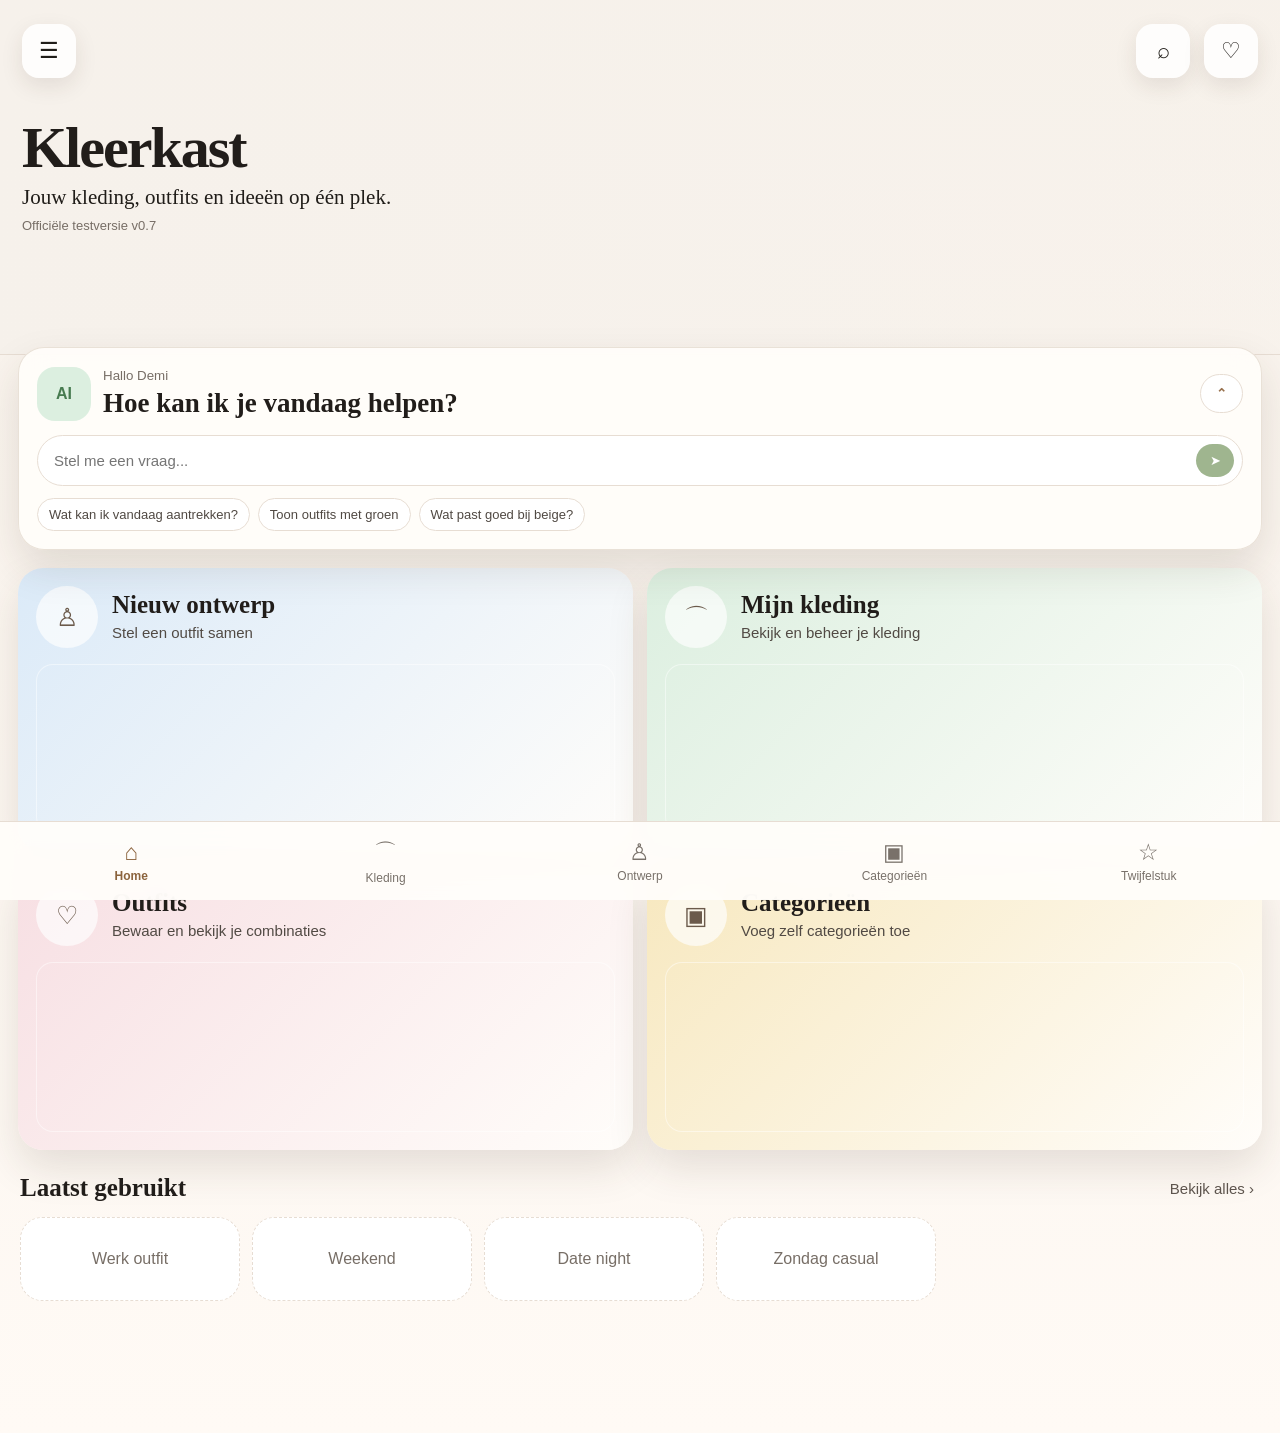
==== commit 26c33845: "Add files via upload" ====
--- a/index.html
+++ b/index.html
@@ -3,7 +3,7 @@
 <head>
   <meta charset="utf-8">
   <meta name="viewport" content="width=device-width,initial-scale=1,viewport-fit=cover">
-  <title>Kleerkast v0.6</title>
+  <title>Kleerkast v0.7</title>
   <link rel="stylesheet" href="style.css">
 </head>
 <body>
@@ -17,7 +17,7 @@
     </div>
     <h1>Kleerkast</h1>
     <p class="tagline">Jouw kleding, outfits en ideeën op één plek.</p>
-    <div class="version">Officiële testversie v0.6</div>
+    <div class="version">Officiële testversie v0.7</div>
   </div>
 
   <main>
@@ -68,7 +68,7 @@
     </section>
 
     <section id="closet" class="screen">
-      <div class="panel"><h2>Mijn kleding</h2><p>Voeg foto’s toe per categorie. Swipe horizontaal door je kleding.</p></div>
+      <div class="panel"><h2>Mijn kleding</h2><p>Foto’s worden automatisch verkleind zodat je meerdere stukken kunt bewaren.</p></div>
       <div id="closetList"></div>
     </section>
 
@@ -96,7 +96,7 @@
     </section>
 
     <section id="categories" class="screen">
-      <div class="panel"><h2>Categorieën</h2><p>Voeg zelf categorieën toe, bijvoorbeeld Festival, Werk, Zwangerschap of Sport.</p></div>
+      <div class="panel"><h2>Categorieën</h2><p>Voeg zelf categorieën toe.</p></div>
       <button class="btn" id="addCategoryBtn">Nieuwe categorie toevoegen</button>
       <div class="spacer"></div>
       <div id="categoryList"></div>
--- a/style.css
+++ b/style.css
@@ -4,100 +4,30 @@
   --shadow:0 18px 40px rgba(61,43,31,.13);
 }
 *{box-sizing:border-box}
-body{
-  margin:0;
-  font-family:-apple-system,BlinkMacSystemFont,"Segoe UI",Arial,sans-serif;
-  background:linear-gradient(180deg,#f7f1ea,#fffaf5);
-  color:var(--text);
-  padding-bottom:92px;
-}
-.hero{
-  min-height:355px;
-  padding:24px 22px 20px;
-  background:
-    linear-gradient(90deg,rgba(246,241,235,.98) 0%,rgba(246,241,235,.84) 42%,rgba(246,241,235,.35) 100%),
-    url("https://images.unsplash.com/photo-1558769132-cb1aea458c5e?auto=format&fit=crop&w=1600&q=80");
-  background-size:cover;
-  background-position:center right;
-  border-bottom:1px solid var(--line);
-}
-.topbar{display:flex;justify-content:space-between;align-items:flex-start}
-.iconbtn{
-  width:54px;height:54px;border:0;border-radius:17px;background:rgba(255,255,255,.88);
-  box-shadow:0 8px 22px rgba(60,40,30,.10);font-size:22px;color:#201d19
-}
-.righticons{display:flex;gap:14px}
-h1{font-family:Georgia,serif;font-size:58px;line-height:.95;margin:42px 0 10px;letter-spacing:-2px}
-.tagline{font-family:Georgia,serif;font-size:21px;margin:0;color:#201d19}
-.version{color:var(--muted);font-size:13px;margin-top:8px}
-main{padding:0 18px 24px;margin-top:-8px}
-.screen{display:none}.screen.active{display:block}
-.assistant{
-  background:rgba(255,253,250,.93);backdrop-filter:blur(14px);
-  border:1px solid rgba(230,220,210,.85);border-radius:26px;padding:18px;
-  box-shadow:var(--shadow);margin-bottom:18px;
-}
-.assistant-head{display:flex;align-items:center;justify-content:space-between;gap:12px}
+body{margin:0;font-family:-apple-system,BlinkMacSystemFont,"Segoe UI",Arial,sans-serif;background:linear-gradient(180deg,#f7f1ea,#fffaf5);color:var(--text);padding-bottom:92px}
+.hero{min-height:355px;padding:24px 22px 20px;background:linear-gradient(90deg,rgba(246,241,235,.98) 0%,rgba(246,241,235,.84) 42%,rgba(246,241,235,.35) 100%),url("https://images.unsplash.com/photo-1558769132-cb1aea458c5e?auto=format&fit=crop&w=1600&q=80");background-size:cover;background-position:center right;border-bottom:1px solid var(--line)}
+.topbar{display:flex;justify-content:space-between;align-items:flex-start}.righticons{display:flex;gap:14px}
+.iconbtn{width:54px;height:54px;border:0;border-radius:17px;background:rgba(255,255,255,.88);box-shadow:0 8px 22px rgba(60,40,30,.10);font-size:22px;color:#201d19}
+h1{font-family:Georgia,serif;font-size:58px;line-height:.95;margin:42px 0 10px;letter-spacing:-2px}.tagline{font-family:Georgia,serif;font-size:21px;margin:0;color:#201d19}.version{color:var(--muted);font-size:13px;margin-top:8px}
+main{padding:0 18px 24px;margin-top:-8px}.screen{display:none}.screen.active{display:block}
+.assistant{background:rgba(255,253,250,.93);backdrop-filter:blur(14px);border:1px solid rgba(230,220,210,.85);border-radius:26px;padding:18px;box-shadow:var(--shadow);margin-bottom:18px}
+.assistant-head{display:flex;align-items:center;justify-content:space-between;gap:12px}.assistant-title{flex:1}
 .bot{width:54px;height:54px;border-radius:18px;background:var(--green);display:flex;align-items:center;justify-content:center;color:#477b50;font-weight:900}
-.assistant-title{flex:1}
-.assistant h2{font-family:Georgia,serif;font-size:27px;margin:4px 0 2px}
-.assistant small{color:var(--muted)}
-.assistant-body{display:block;margin-top:14px}
-.assistant.collapsed .assistant-body{display:none}
-.ask{display:flex;gap:8px;background:#fff;border:1px solid var(--line);border-radius:999px;padding:8px;margin-bottom:12px}
-.ask input{display:block;flex:1;border:0;outline:none;font-size:15px;background:transparent;padding:8px}
-.send{border:0;background:#9fb58f;color:white;border-radius:999px;width:38px}
-.chips{display:flex;gap:8px;flex-wrap:wrap}
-.chip{border:1px solid var(--line);background:#fff;border-radius:999px;padding:8px 11px;font-size:13px;color:#504943}
-.cards{display:grid;grid-template-columns:1fr 1fr;gap:14px}
-.homecard{
-  border:0;border-radius:25px;padding:18px;background:var(--card);box-shadow:var(--shadow);
-  text-align:left;overflow:hidden;color:var(--text);min-height:270px
-}
-.homecard.blue{background:linear-gradient(135deg,var(--blue),#fffdfa)}
-.homecard.green{background:linear-gradient(135deg,var(--green),#fffdfa)}
-.homecard.pink{background:linear-gradient(135deg,var(--pink),#fffdfa)}
-.homecard.yellow{background:linear-gradient(135deg,var(--yellow),#fffdfa)}
-.homecard .head{display:flex;align-items:center;gap:14px;margin-bottom:14px}
-.circle{width:62px;height:62px;border-radius:50%;display:flex;align-items:center;justify-content:center;font-size:25px;background:rgba(255,255,255,.68);color:#6b5a4b}
-.homecard h3{font-family:Georgia,serif;font-size:25px;margin:0 0 4px}
-.homecard p{margin:0;color:#514a44;font-size:15px;line-height:1.35}
-.photo{height:170px;border-radius:17px;margin-top:16px;background-size:cover;background-position:center;box-shadow:inset 0 0 0 1px rgba(255,255,255,.45)}
-.photo.design{background-image:url("https://images.unsplash.com/photo-1523381210434-271e8be1f52b?auto=format&fit=crop&w=900&q=80")}
-.photo.closet{background-image:url("https://images.unsplash.com/photo-1496747611176-843222e1e57c?auto=format&fit=crop&w=900&q=80")}
-.photo.outfits{background-image:url("https://images.unsplash.com/photo-1529139574466-a303027c1d8b?auto=format&fit=crop&w=900&q=80")}
-.photo.cats{background-image:url("https://images.unsplash.com/photo-1586023492125-27b2c045efd7?auto=format&fit=crop&w=900&q=80")}
-.section{display:flex;justify-content:space-between;align-items:center;margin:24px 2px 12px}
-.section h2{font-family:Georgia,serif;font-size:25px;margin:0}
-.link{border:0;background:transparent;color:#5d544d;font-size:15px}
-.panel,.piece,.catrow{background:var(--card);border-radius:24px;box-shadow:var(--shadow)}
-.panel{padding:18px;margin-bottom:16px}
-.panel h2{font-family:Georgia,serif;font-size:28px;margin:0 0 8px}
-.panel p{margin:0;color:var(--muted);line-height:1.4}
-.btn{border:0;background:var(--brown);color:#fff;border-radius:999px;padding:11px 15px;font-weight:800}
-.btn.light{background:#fff;color:var(--brown);border:1px solid var(--line)}
-.row{display:flex;gap:12px;overflow-x:auto;padding:3px 2px 16px;scroll-snap-type:x mandatory}
-.piece{min-width:160px;padding:10px;position:relative;scroll-snap-align:start}
-.piece img{width:100%;height:185px;object-fit:cover;border-radius:18px;background:#efe4dc;display:block}
-.delete{position:absolute;top:14px;right:14px;border:0;background:rgba(255,255,255,.92);border-radius:999px;padding:5px 10px;font-size:18px}
-.empty{min-width:210px;border:1px dashed var(--line);border-radius:22px;padding:32px 16px;color:var(--muted);text-align:center;background:#fff}
-.preview{display:grid;grid-template-columns:1fr 1fr;gap:10px;margin-top:12px}
-.slot{height:154px;background:#fff;border:1px solid var(--line);border-radius:20px;display:flex;align-items:center;justify-content:center;overflow:hidden;color:var(--muted)}
-.slot img{width:100%;height:100%;object-fit:cover}
-.actions{display:flex;gap:8px;margin-top:12px}
-.catrow{display:flex;align-items:center;justify-content:space-between;padding:15px;margin-bottom:10px}
-.dot{width:34px;height:34px;border-radius:12px;margin-right:12px}
-.catleft{display:flex;align-items:center;font-weight:700}
-.spacer{height:14px}
-nav{
-  position:fixed;left:0;right:0;bottom:0;background:rgba(255,253,250,.95);backdrop-filter:blur(14px);
-  border-top:1px solid var(--line);display:grid;grid-template-columns:repeat(5,1fr);
-  padding:8px 4px calc(8px + env(safe-area-inset-bottom));z-index:10
-}
-nav button{border:0;background:transparent;color:#79716a;font-size:12px;padding:7px 2px}
-nav span{display:block;font-size:23px;margin-bottom:3px}
-nav button.active{color:#8b633d;font-weight:900}
-input[type=file]{display:none}
-@media(max-width:700px){
-  h1{font-size:46px}.hero{min-height:330px}.cards{grid-template-columns:1fr}.homecard{min-height:240px}
-}
+.assistant h2{font-family:Georgia,serif;font-size:27px;margin:4px 0 2px}.assistant small{color:var(--muted)}.assistant-body{display:block;margin-top:14px}.assistant.collapsed .assistant-body{display:none}
+.ask{display:flex;gap:8px;background:#fff;border:1px solid var(--line);border-radius:999px;padding:8px;margin-bottom:12px}.ask input{display:block;flex:1;border:0;outline:none;font-size:15px;background:transparent;padding:8px}.send{border:0;background:#9fb58f;color:white;border-radius:999px;width:38px}
+.chips{display:flex;gap:8px;flex-wrap:wrap}.chip{border:1px solid var(--line);background:#fff;border-radius:999px;padding:8px 11px;font-size:13px;color:#504943}
+.cards{display:grid;grid-template-columns:1fr 1fr;gap:14px}.homecard{border:0;border-radius:25px;padding:18px;background:var(--card);box-shadow:var(--shadow);text-align:left;overflow:hidden;color:var(--text);min-height:270px}
+.homecard.blue{background:linear-gradient(135deg,var(--blue),#fffdfa)}.homecard.green{background:linear-gradient(135deg,var(--green),#fffdfa)}.homecard.pink{background:linear-gradient(135deg,var(--pink),#fffdfa)}.homecard.yellow{background:linear-gradient(135deg,var(--yellow),#fffdfa)}
+.homecard .head{display:flex;align-items:center;gap:14px;margin-bottom:14px}.circle{width:62px;height:62px;border-radius:50%;display:flex;align-items:center;justify-content:center;font-size:25px;background:rgba(255,255,255,.68);color:#6b5a4b}
+.homecard h3{font-family:Georgia,serif;font-size:25px;margin:0 0 4px}.homecard p{margin:0;color:#514a44;font-size:15px;line-height:1.35}
+.photo{height:170px;border-radius:17px;margin-top:16px;background-size:cover;background-position:center;box-shadow:inset 0 0 0 1px rgba(255,255,255,.45)}.photo.design{background-image:url("https://images.unsplash.com/photo-1523381210434-271e8be1f52b?auto=format&fit=crop&w=900&q=80")}.photo.closet{background-image:url("https://images.unsplash.com/photo-1496747611176-843222e1e57c?auto=format&fit=crop&w=900&q=80")}.photo.outfits{background-image:url("https://images.unsplash.com/photo-1529139574466-a303027c1d8b?auto=format&fit=crop&w=900&q=80")}.photo.cats{background-image:url("https://images.unsplash.com/photo-1586023492125-27b2c045efd7?auto=format&fit=crop&w=900&q=80")}
+.section{display:flex;justify-content:space-between;align-items:center;margin:24px 2px 12px}.section h2{font-family:Georgia,serif;font-size:25px;margin:0}.link{border:0;background:transparent;color:#5d544d;font-size:15px}
+.panel,.piece,.catrow{background:var(--card);border-radius:24px;box-shadow:var(--shadow)}.panel{padding:18px;margin-bottom:16px}.panel h2{font-family:Georgia,serif;font-size:28px;margin:0 0 8px}.panel p{margin:0;color:var(--muted);line-height:1.4}
+.btn{border:0;background:var(--brown);color:#fff;border-radius:999px;padding:11px 15px;font-weight:800}.btn.light{background:#fff;color:var(--brown);border:1px solid var(--line)}
+.row{display:flex;gap:12px;overflow-x:auto;padding:3px 2px 16px;scroll-snap-type:x mandatory}.piece{min-width:160px;padding:10px;position:relative;scroll-snap-align:start}.piece img{width:100%;height:185px;object-fit:cover;border-radius:18px;background:#efe4dc;display:block}
+.delete{width:100%;margin-top:8px;border:0;background:#f2e7dd;color:#6f5140;border-radius:999px;padding:8px 10px;font-weight:800}.empty{min-width:210px;border:1px dashed var(--line);border-radius:22px;padding:32px 16px;color:var(--muted);text-align:center;background:#fff}
+.preview{display:grid;grid-template-columns:1fr 1fr;gap:10px;margin-top:12px}.slot{height:154px;background:#fff;border:1px solid var(--line);border-radius:20px;display:flex;align-items:center;justify-content:center;overflow:hidden;color:var(--muted)}.slot img{width:100%;height:100%;object-fit:cover}.actions{display:flex;gap:8px;margin-top:12px}
+.catrow{display:flex;align-items:center;justify-content:space-between;padding:15px;margin-bottom:10px}.dot{width:34px;height:34px;border-radius:12px;margin-right:12px}.catleft{display:flex;align-items:center;font-weight:700}.spacer{height:14px}
+nav{position:fixed;left:0;right:0;bottom:0;background:rgba(255,253,250,.95);backdrop-filter:blur(14px);border-top:1px solid var(--line);display:grid;grid-template-columns:repeat(5,1fr);padding:8px 4px calc(8px + env(safe-area-inset-bottom));z-index:10}
+nav button{border:0;background:transparent;color:#79716a;font-size:12px;padding:7px 2px}nav span{display:block;font-size:23px;margin-bottom:3px}nav button.active{color:#8b633d;font-weight:900}input[type=file]{display:none}
+@media(max-width:700px){h1{font-size:46px}.hero{min-height:330px}.cards{grid-template-columns:1fr}.homecard{min-height:240px}}
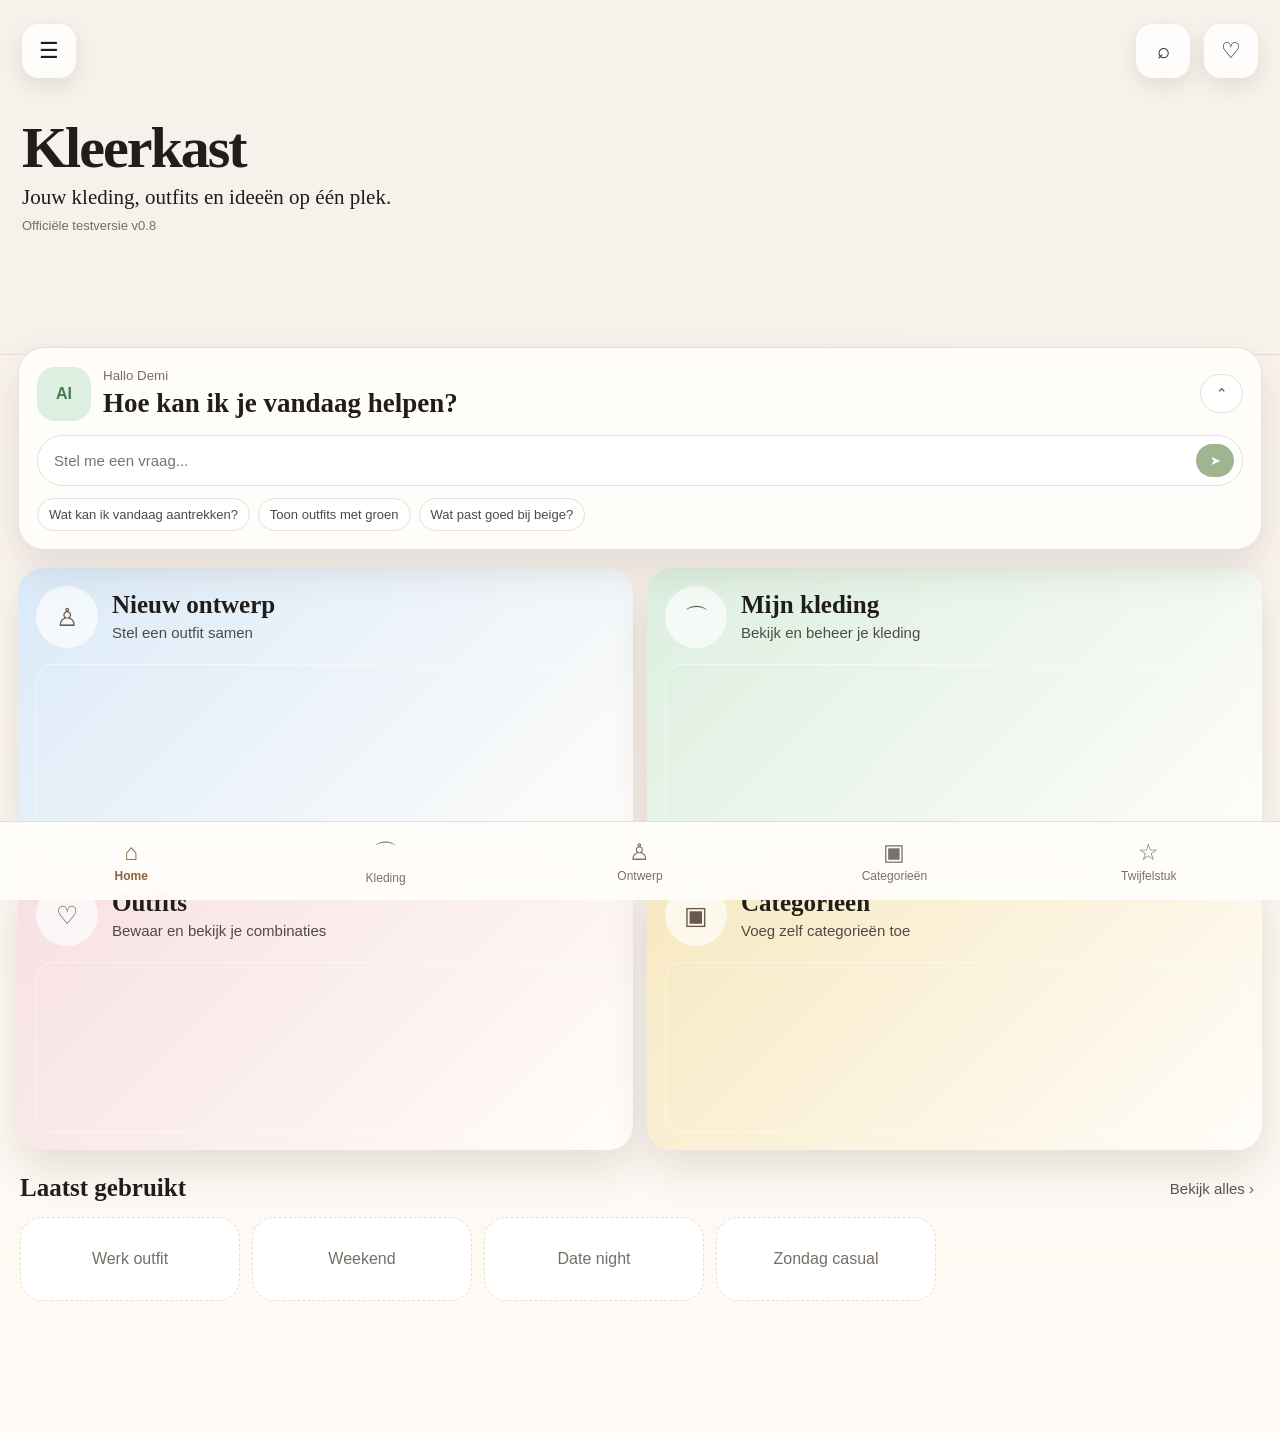
==== commit 59577802: "Add files via upload" ====
--- a/index.html
+++ b/index.html
@@ -3,7 +3,7 @@
 <head>
   <meta charset="utf-8">
   <meta name="viewport" content="width=device-width,initial-scale=1,viewport-fit=cover">
-  <title>Kleerkast v0.7</title>
+  <title>Kleerkast v0.8</title>
   <link rel="stylesheet" href="style.css">
 </head>
 <body>
@@ -17,7 +17,7 @@
     </div>
     <h1>Kleerkast</h1>
     <p class="tagline">Jouw kleding, outfits en ideeën op één plek.</p>
-    <div class="version">Officiële testversie v0.7</div>
+    <div class="version">Officiële testversie v0.8</div>
   </div>
 
   <main>
@@ -32,10 +32,7 @@
           <button class="btn light" id="toggleAssistant">⌃</button>
         </div>
         <div class="assistant-body">
-          <div class="ask">
-            <input placeholder="Stel me een vraag...">
-            <button class="send">➤</button>
-          </div>
+          <div class="ask"><input placeholder="Stel me een vraag..."><button class="send">➤</button></div>
           <div class="chips">
             <button class="chip">Wat kan ik vandaag aantrekken?</button>
             <button class="chip">Toon outfits met groen</button>
@@ -45,22 +42,10 @@
       </div>
 
       <div class="cards">
-        <button class="homecard blue" data-screen="outfit">
-          <div class="head"><div class="circle">♙</div><div><h3>Nieuw ontwerp</h3><p>Stel een outfit samen</p></div></div>
-          <div class="photo design"></div>
-        </button>
-        <button class="homecard green" data-screen="closet">
-          <div class="head"><div class="circle">⌒</div><div><h3>Mijn kleding</h3><p>Bekijk en beheer je kleding</p></div></div>
-          <div class="photo closet"></div>
-        </button>
-        <button class="homecard pink" data-screen="saved">
-          <div class="head"><div class="circle">♡</div><div><h3>Outfits</h3><p>Bewaar en bekijk je combinaties</p></div></div>
-          <div class="photo outfits"></div>
-        </button>
-        <button class="homecard yellow" data-screen="categories">
-          <div class="head"><div class="circle">▣</div><div><h3>Categorieën</h3><p>Voeg zelf categorieën toe</p></div></div>
-          <div class="photo cats"></div>
-        </button>
+        <button class="homecard blue" data-screen="outfit"><div class="head"><div class="circle">♙</div><div><h3>Nieuw ontwerp</h3><p>Stel een outfit samen</p></div></div><div class="photo design"></div></button>
+        <button class="homecard green" data-screen="closet"><div class="head"><div class="circle">⌒</div><div><h3>Mijn kleding</h3><p>Bekijk en beheer je kleding</p></div></div><div class="photo closet"></div></button>
+        <button class="homecard pink" data-screen="saved"><div class="head"><div class="circle">♡</div><div><h3>Outfits</h3><p>Bewaar en bekijk je combinaties</p></div></div><div class="photo outfits"></div></button>
+        <button class="homecard yellow" data-screen="categories"><div class="head"><div class="circle">▣</div><div><h3>Categorieën</h3><p>Voeg zelf categorieën toe</p></div></div><div class="photo cats"></div></button>
       </div>
 
       <div class="section"><h2>Laatst gebruikt</h2><button class="link">Bekijk alles ›</button></div>
@@ -68,7 +53,7 @@
     </section>
 
     <section id="closet" class="screen">
-      <div class="panel"><h2>Mijn kleding</h2><p>Foto’s worden automatisch verkleind zodat je meerdere stukken kunt bewaren.</p></div>
+      <div class="panel"><h2>Mijn kleding</h2><p>Foto’s worden opgeslagen in de app-database, zodat meerdere foto’s per categorie mogelijk zijn.</p></div>
       <div id="closetList"></div>
     </section>
 
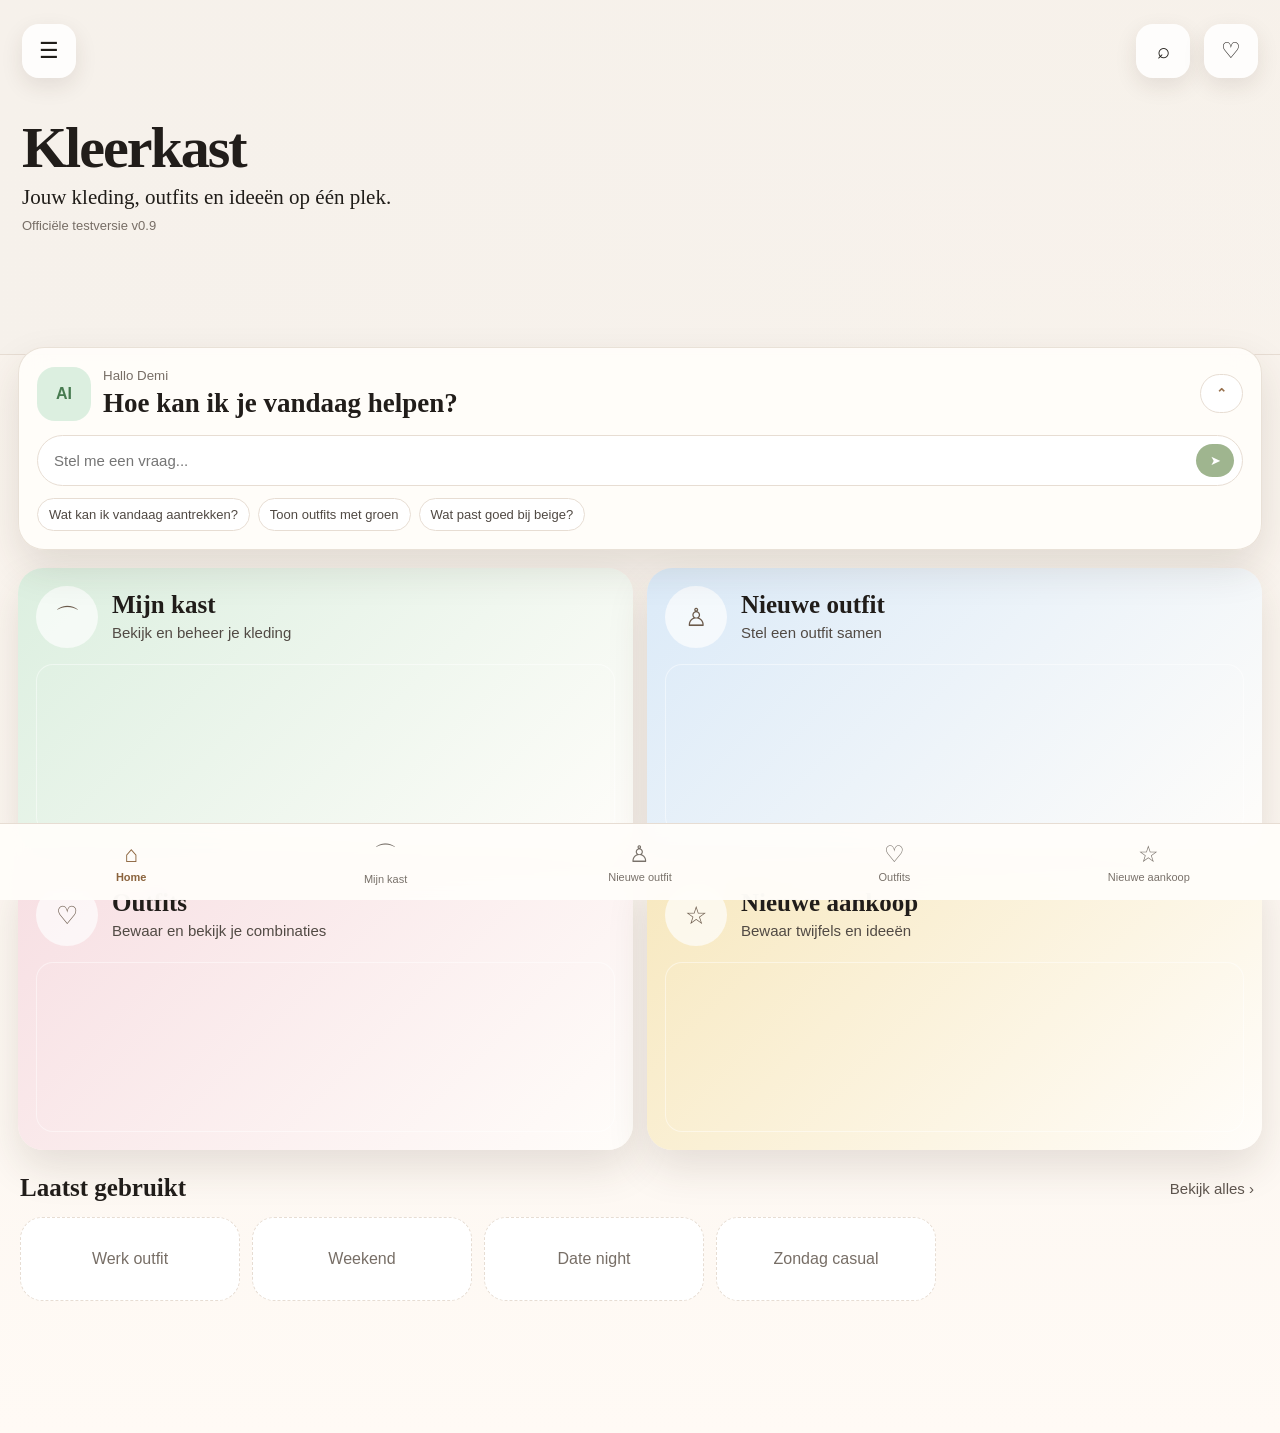
==== commit e82a1a95: "Add files via upload" ====
--- a/index.html
+++ b/index.html
@@ -3,13 +3,13 @@
 <head>
   <meta charset="utf-8">
   <meta name="viewport" content="width=device-width,initial-scale=1,viewport-fit=cover">
-  <title>Kleerkast v0.8</title>
+  <title>Kleerkast v0.9</title>
   <link rel="stylesheet" href="style.css">
 </head>
 <body>
   <div class="hero">
     <div class="topbar">
-      <button class="iconbtn">☰</button>
+      <button class="iconbtn" id="settingsBtn">☰</button>
       <div class="righticons">
         <button class="iconbtn">⌕</button>
         <button class="iconbtn">♡</button>
@@ -17,7 +17,7 @@
     </div>
     <h1>Kleerkast</h1>
     <p class="tagline">Jouw kleding, outfits en ideeën op één plek.</p>
-    <div class="version">Officiële testversie v0.8</div>
+    <div class="version">Officiële testversie v0.9</div>
   </div>
 
   <main>
@@ -42,10 +42,22 @@
       </div>
 
       <div class="cards">
-        <button class="homecard blue" data-screen="outfit"><div class="head"><div class="circle">♙</div><div><h3>Nieuw ontwerp</h3><p>Stel een outfit samen</p></div></div><div class="photo design"></div></button>
-        <button class="homecard green" data-screen="closet"><div class="head"><div class="circle">⌒</div><div><h3>Mijn kleding</h3><p>Bekijk en beheer je kleding</p></div></div><div class="photo closet"></div></button>
-        <button class="homecard pink" data-screen="saved"><div class="head"><div class="circle">♡</div><div><h3>Outfits</h3><p>Bewaar en bekijk je combinaties</p></div></div><div class="photo outfits"></div></button>
-        <button class="homecard yellow" data-screen="categories"><div class="head"><div class="circle">▣</div><div><h3>Categorieën</h3><p>Voeg zelf categorieën toe</p></div></div><div class="photo cats"></div></button>
+        <button class="homecard green" data-screen="closet">
+          <div class="head"><div class="circle">⌒</div><div><h3>Mijn kast</h3><p>Bekijk en beheer je kleding</p></div></div>
+          <div class="photo closet"></div>
+        </button>
+        <button class="homecard blue" data-screen="outfit">
+          <div class="head"><div class="circle">♙</div><div><h3>Nieuwe outfit</h3><p>Stel een outfit samen</p></div></div>
+          <div class="photo design"></div>
+        </button>
+        <button class="homecard pink" data-screen="saved">
+          <div class="head"><div class="circle">♡</div><div><h3>Outfits</h3><p>Bewaar en bekijk je combinaties</p></div></div>
+          <div class="photo outfits"></div>
+        </button>
+        <button class="homecard yellow" data-screen="wish">
+          <div class="head"><div class="circle">☆</div><div><h3>Nieuwe aankoop</h3><p>Bewaar twijfels en ideeën</p></div></div>
+          <div class="photo purchase"></div>
+        </button>
       </div>
 
       <div class="section"><h2>Laatst gebruikt</h2><button class="link">Bekijk alles ›</button></div>
@@ -53,13 +65,20 @@
     </section>
 
     <section id="closet" class="screen">
-      <div class="panel"><h2>Mijn kleding</h2><p>Foto’s worden opgeslagen in de app-database, zodat meerdere foto’s per categorie mogelijk zijn.</p></div>
+      <div class="panel greenpanel">
+        <h2>Mijn kast</h2>
+        <p>Voeg foto’s toe per categorie. Swipe horizontaal door je kleding.</p>
+        <div class="actions">
+          <button class="btn" id="addCategoryFromClosetBtn">Categorie toevoegen</button>
+          <button class="btn light" data-screen="settings">Beheer categorieën</button>
+        </div>
+      </div>
       <div id="closetList"></div>
     </section>
 
     <section id="outfit" class="screen">
-      <div class="panel">
-        <h2>Nieuw ontwerp</h2>
+      <div class="panel bluepanel">
+        <h2>Nieuwe outfit</h2>
         <p>Tik op kledingstukken in de rijen hieronder.</p>
         <div class="preview">
           <div class="slot" id="slot-tops">Top</div>
@@ -76,31 +95,31 @@
     </section>
 
     <section id="saved" class="screen">
-      <div class="panel"><h2>Outfits</h2><p>Hier staan je bewaarde combinaties.</p></div>
+      <div class="panel pinkpanel"><h2>Outfits</h2><p>Hier staan je bewaarde combinaties.</p></div>
       <div id="savedList"></div>
     </section>
 
-    <section id="categories" class="screen">
-      <div class="panel"><h2>Categorieën</h2><p>Voeg zelf categorieën toe.</p></div>
+    <section id="wish" class="screen">
+      <div class="panel yellowpanel"><h2>Nieuwe aankoop</h2><p>Bewaar foto’s van kleding die je misschien wilt kopen.</p></div>
+      <div class="section"><h2>Twijfels</h2><button class="btn" id="wishBtn">Foto toevoegen</button></div>
+      <input id="file-wishitems" type="file" accept="image/*">
+      <div id="wishRow" class="row"></div>
+    </section>
+
+    <section id="settings" class="screen">
+      <div class="panel"><h2>Instellingen</h2><p>Beheer hier je kledingcategorieën. Dit staat niet meer als hoofdkaart op Home.</p></div>
       <button class="btn" id="addCategoryBtn">Nieuwe categorie toevoegen</button>
       <div class="spacer"></div>
       <div id="categoryList"></div>
-    </section>
-
-    <section id="wish" class="screen">
-      <div class="panel"><h2>Twijfelstuk</h2><p>Bewaar foto’s van kleding die je misschien wilt kopen.</p></div>
-      <div class="section"><h2>Mogelijke aankopen</h2><button class="btn" id="wishBtn">Foto toevoegen</button></div>
-      <input id="file-wishitems" type="file" accept="image/*">
-      <div id="wishRow" class="row"></div>
     </section>
   </main>
 
   <nav>
     <button class="nav active" data-screen="home"><span>⌂</span>Home</button>
-    <button class="nav" data-screen="closet"><span>⌒</span>Kleding</button>
-    <button class="nav" data-screen="outfit"><span>♙</span>Ontwerp</button>
-    <button class="nav" data-screen="categories"><span>▣</span>Categorieën</button>
-    <button class="nav" data-screen="wish"><span>☆</span>Twijfelstuk</button>
+    <button class="nav" data-screen="closet"><span>⌒</span>Mijn kast</button>
+    <button class="nav" data-screen="outfit"><span>♙</span>Nieuwe outfit</button>
+    <button class="nav" data-screen="saved"><span>♡</span>Outfits</button>
+    <button class="nav" data-screen="wish"><span>☆</span>Nieuwe aankoop</button>
   </nav>
 
   <script src="app.js"></script>
--- a/style.css
+++ b/style.css
@@ -20,14 +20,15 @@
 .homecard.blue{background:linear-gradient(135deg,var(--blue),#fffdfa)}.homecard.green{background:linear-gradient(135deg,var(--green),#fffdfa)}.homecard.pink{background:linear-gradient(135deg,var(--pink),#fffdfa)}.homecard.yellow{background:linear-gradient(135deg,var(--yellow),#fffdfa)}
 .homecard .head{display:flex;align-items:center;gap:14px;margin-bottom:14px}.circle{width:62px;height:62px;border-radius:50%;display:flex;align-items:center;justify-content:center;font-size:25px;background:rgba(255,255,255,.68);color:#6b5a4b}
 .homecard h3{font-family:Georgia,serif;font-size:25px;margin:0 0 4px}.homecard p{margin:0;color:#514a44;font-size:15px;line-height:1.35}
-.photo{height:170px;border-radius:17px;margin-top:16px;background-size:cover;background-position:center;box-shadow:inset 0 0 0 1px rgba(255,255,255,.45)}.photo.design{background-image:url("https://images.unsplash.com/photo-1523381210434-271e8be1f52b?auto=format&fit=crop&w=900&q=80")}.photo.closet{background-image:url("https://images.unsplash.com/photo-1496747611176-843222e1e57c?auto=format&fit=crop&w=900&q=80")}.photo.outfits{background-image:url("https://images.unsplash.com/photo-1529139574466-a303027c1d8b?auto=format&fit=crop&w=900&q=80")}.photo.cats{background-image:url("https://images.unsplash.com/photo-1586023492125-27b2c045efd7?auto=format&fit=crop&w=900&q=80")}
+.photo{height:170px;border-radius:17px;margin-top:16px;background-size:cover;background-position:center;box-shadow:inset 0 0 0 1px rgba(255,255,255,.45)}.photo.design{background-image:url("https://images.unsplash.com/photo-1523381210434-271e8be1f52b?auto=format&fit=crop&w=900&q=80")}.photo.closet{background-image:url("https://images.unsplash.com/photo-1496747611176-843222e1e57c?auto=format&fit=crop&w=900&q=80")}.photo.outfits{background-image:url("https://images.unsplash.com/photo-1529139574466-a303027c1d8b?auto=format&fit=crop&w=900&q=80")}.photo.purchase{background-image:url("https://images.unsplash.com/photo-1483985988355-763728e1935b?auto=format&fit=crop&w=900&q=80")}
 .section{display:flex;justify-content:space-between;align-items:center;margin:24px 2px 12px}.section h2{font-family:Georgia,serif;font-size:25px;margin:0}.link{border:0;background:transparent;color:#5d544d;font-size:15px}
-.panel,.piece,.catrow{background:var(--card);border-radius:24px;box-shadow:var(--shadow)}.panel{padding:18px;margin-bottom:16px}.panel h2{font-family:Georgia,serif;font-size:28px;margin:0 0 8px}.panel p{margin:0;color:var(--muted);line-height:1.4}
+.panel,.piece,.catrow{background:var(--card);border-radius:24px;box-shadow:var(--shadow)}.panel{padding:18px;margin-bottom:16px}.greenpanel{background:linear-gradient(135deg,var(--green),#fffdfa)}.bluepanel{background:linear-gradient(135deg,var(--blue),#fffdfa)}.pinkpanel{background:linear-gradient(135deg,var(--pink),#fffdfa)}.yellowpanel{background:linear-gradient(135deg,var(--yellow),#fffdfa)}
+.panel h2{font-family:Georgia,serif;font-size:28px;margin:0 0 8px}.panel p{margin:0;color:var(--muted);line-height:1.4}
 .btn{border:0;background:var(--brown);color:#fff;border-radius:999px;padding:11px 15px;font-weight:800}.btn.light{background:#fff;color:var(--brown);border:1px solid var(--line)}
 .row{display:flex;gap:12px;overflow-x:auto;padding:3px 2px 16px;scroll-snap-type:x mandatory}.piece{min-width:160px;padding:10px;position:relative;scroll-snap-align:start}.piece img{width:100%;height:185px;object-fit:cover;border-radius:18px;background:#efe4dc;display:block}
 .delete{width:100%;margin-top:8px;border:0;background:#f2e7dd;color:#6f5140;border-radius:999px;padding:8px 10px;font-weight:800}.empty{min-width:210px;border:1px dashed var(--line);border-radius:22px;padding:32px 16px;color:var(--muted);text-align:center;background:#fff}
-.preview{display:grid;grid-template-columns:1fr 1fr;gap:10px;margin-top:12px}.slot{height:154px;background:#fff;border:1px solid var(--line);border-radius:20px;display:flex;align-items:center;justify-content:center;overflow:hidden;color:var(--muted)}.slot img{width:100%;height:100%;object-fit:cover}.actions{display:flex;gap:8px;margin-top:12px}
+.preview{display:grid;grid-template-columns:1fr 1fr;gap:10px;margin-top:12px}.slot{height:154px;background:#fff;border:1px solid var(--line);border-radius:20px;display:flex;align-items:center;justify-content:center;overflow:hidden;color:var(--muted)}.slot img{width:100%;height:100%;object-fit:cover}.actions{display:flex;gap:8px;margin-top:12px;flex-wrap:wrap}
 .catrow{display:flex;align-items:center;justify-content:space-between;padding:15px;margin-bottom:10px}.dot{width:34px;height:34px;border-radius:12px;margin-right:12px}.catleft{display:flex;align-items:center;font-weight:700}.spacer{height:14px}
 nav{position:fixed;left:0;right:0;bottom:0;background:rgba(255,253,250,.95);backdrop-filter:blur(14px);border-top:1px solid var(--line);display:grid;grid-template-columns:repeat(5,1fr);padding:8px 4px calc(8px + env(safe-area-inset-bottom));z-index:10}
-nav button{border:0;background:transparent;color:#79716a;font-size:12px;padding:7px 2px}nav span{display:block;font-size:23px;margin-bottom:3px}nav button.active{color:#8b633d;font-weight:900}input[type=file]{display:none}
+nav button{border:0;background:transparent;color:#79716a;font-size:11px;padding:7px 2px}nav span{display:block;font-size:23px;margin-bottom:3px}nav button.active{color:#8b633d;font-weight:900}input[type=file]{display:none}
 @media(max-width:700px){h1{font-size:46px}.hero{min-height:330px}.cards{grid-template-columns:1fr}.homecard{min-height:240px}}
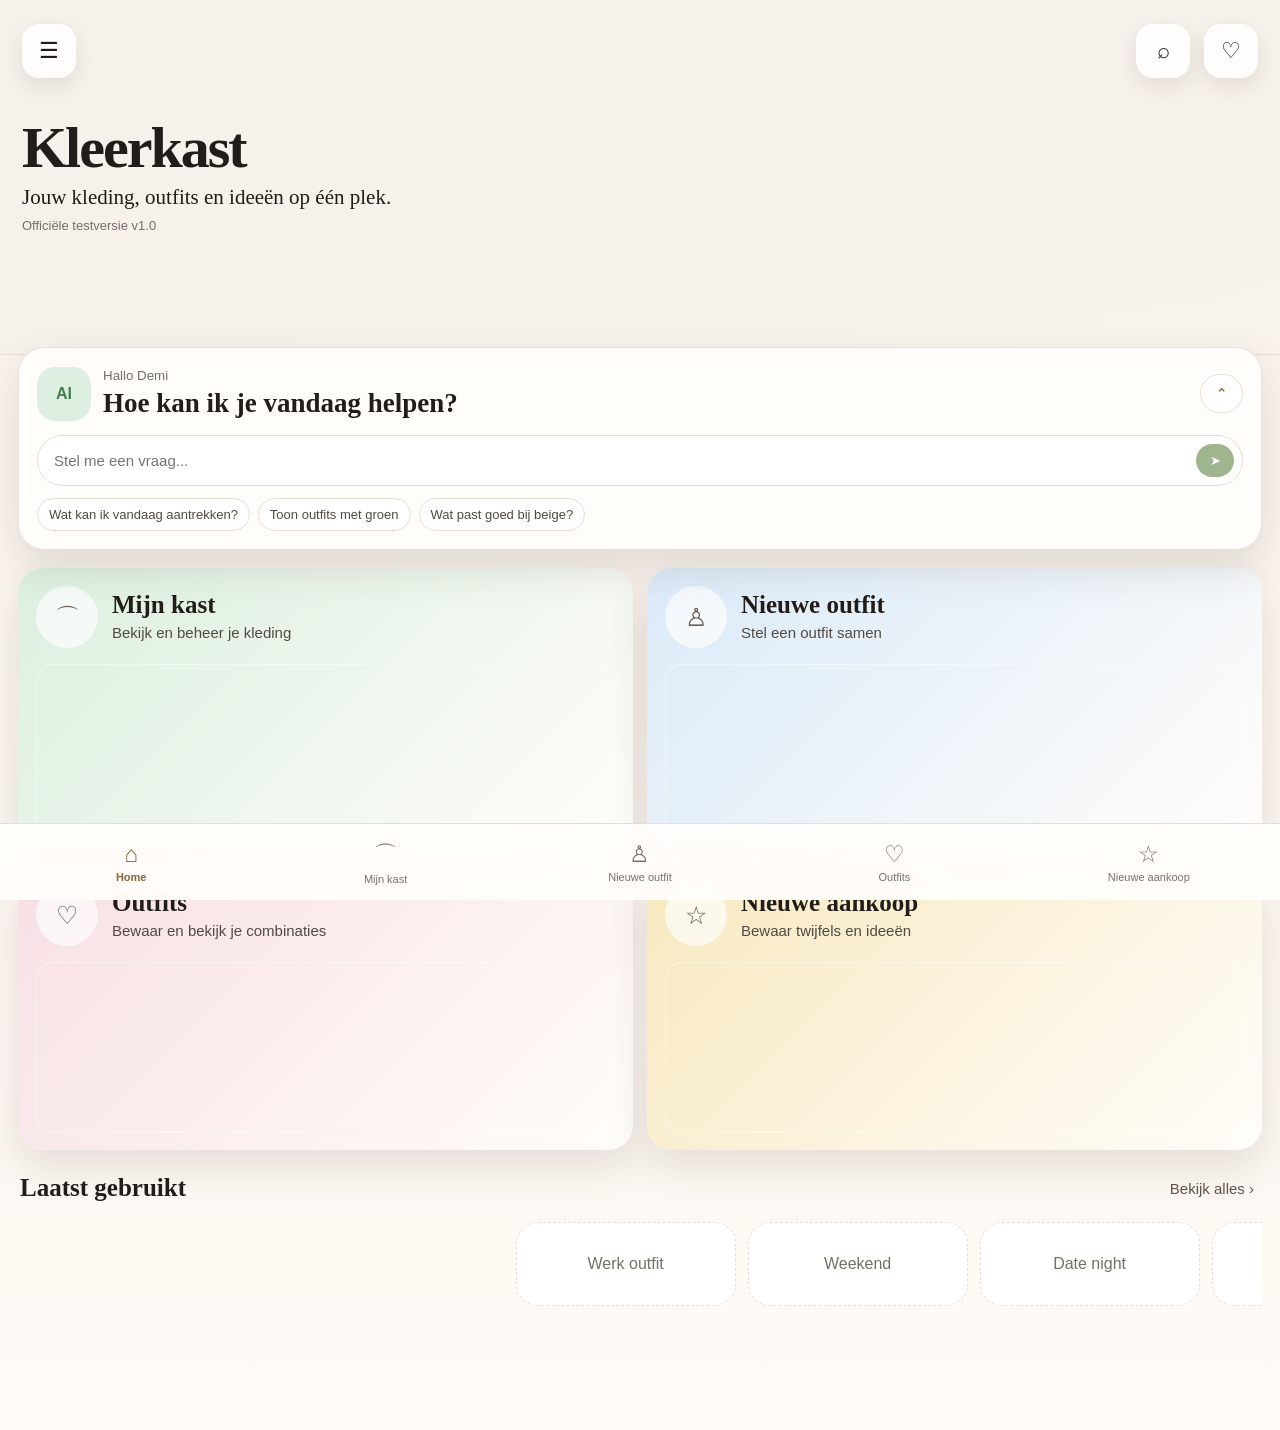
==== commit 952af92e: "Add files via upload" ====
--- a/index.html
+++ b/index.html
@@ -3,7 +3,7 @@
 <head>
   <meta charset="utf-8">
   <meta name="viewport" content="width=device-width,initial-scale=1,viewport-fit=cover">
-  <title>Kleerkast v0.9</title>
+  <title>Kleerkast v1.0</title>
   <link rel="stylesheet" href="style.css">
 </head>
 <body>
@@ -17,7 +17,7 @@
     </div>
     <h1>Kleerkast</h1>
     <p class="tagline">Jouw kleding, outfits en ideeën op één plek.</p>
-    <div class="version">Officiële testversie v0.9</div>
+    <div class="version">Officiële testversie v1.0</div>
   </div>
 
   <main>
@@ -42,22 +42,10 @@
       </div>
 
       <div class="cards">
-        <button class="homecard green" data-screen="closet">
-          <div class="head"><div class="circle">⌒</div><div><h3>Mijn kast</h3><p>Bekijk en beheer je kleding</p></div></div>
-          <div class="photo closet"></div>
-        </button>
-        <button class="homecard blue" data-screen="outfit">
-          <div class="head"><div class="circle">♙</div><div><h3>Nieuwe outfit</h3><p>Stel een outfit samen</p></div></div>
-          <div class="photo design"></div>
-        </button>
-        <button class="homecard pink" data-screen="saved">
-          <div class="head"><div class="circle">♡</div><div><h3>Outfits</h3><p>Bewaar en bekijk je combinaties</p></div></div>
-          <div class="photo outfits"></div>
-        </button>
-        <button class="homecard yellow" data-screen="wish">
-          <div class="head"><div class="circle">☆</div><div><h3>Nieuwe aankoop</h3><p>Bewaar twijfels en ideeën</p></div></div>
-          <div class="photo purchase"></div>
-        </button>
+        <button class="homecard green" data-screen="closet"><div class="head"><div class="circle">⌒</div><div><h3>Mijn kast</h3><p>Bekijk en beheer je kleding</p></div></div><div class="photo closet"></div></button>
+        <button class="homecard blue" data-screen="outfit"><div class="head"><div class="circle">♙</div><div><h3>Nieuwe outfit</h3><p>Stel een outfit samen</p></div></div><div class="photo design"></div></button>
+        <button class="homecard pink" data-screen="saved"><div class="head"><div class="circle">♡</div><div><h3>Outfits</h3><p>Bewaar en bekijk je combinaties</p></div></div><div class="photo outfits"></div></button>
+        <button class="homecard yellow" data-screen="wish"><div class="head"><div class="circle">☆</div><div><h3>Nieuwe aankoop</h3><p>Bewaar twijfels en ideeën</p></div></div><div class="photo purchase"></div></button>
       </div>
 
       <div class="section"><h2>Laatst gebruikt</h2><button class="link">Bekijk alles ›</button></div>
@@ -79,12 +67,12 @@
     <section id="outfit" class="screen">
       <div class="panel bluepanel">
         <h2>Nieuwe outfit</h2>
-        <p>Tik op kledingstukken in de rijen hieronder.</p>
-        <div class="preview">
-          <div class="slot" id="slot-tops">Top</div>
-          <div class="slot" id="slot-bottoms">Onderstuk</div>
-          <div class="slot" id="slot-shoes">Schoenen</div>
-          <div class="slot" id="slot-bags">Tas</div>
+        <p>Kies per rij een kledingstuk. De gekozen stukken worden hieronder als outfit opgebouwd.</p>
+        <div class="stacked-outfit">
+          <div class="stack-slot" id="stack-tops">Top</div>
+          <div class="stack-slot" id="stack-bottoms">Onderstuk</div>
+          <div class="stack-slot" id="stack-shoes">Schoenen</div>
+          <div class="stack-slot" id="stack-bags">Tas</div>
         </div>
         <div class="actions">
           <button class="btn" id="saveOutfitBtn">Outfit bewaren</button>
@@ -107,7 +95,7 @@
     </section>
 
     <section id="settings" class="screen">
-      <div class="panel"><h2>Instellingen</h2><p>Beheer hier je kledingcategorieën. Dit staat niet meer als hoofdkaart op Home.</p></div>
+      <div class="panel"><h2>Instellingen</h2><p>Beheer hier je kledingcategorieën: naam wijzigen, volgorde aanpassen of verwijderen.</p></div>
       <button class="btn" id="addCategoryBtn">Nieuwe categorie toevoegen</button>
       <div class="spacer"></div>
       <div id="categoryList"></div>
--- a/style.css
+++ b/style.css
@@ -1,3 +1,4 @@
+/* Kleerkast v1.0 */
 :root{
   --bg:#f6f1eb; --card:#fffdfa; --text:#211d1a; --muted:#776e66; --line:#e7ddd3;
   --blue:#dbeaf8; --green:#dcefe0; --pink:#f7dfe3; --yellow:#f7e8bf; --brown:#98714e;
@@ -11,8 +12,7 @@
 h1{font-family:Georgia,serif;font-size:58px;line-height:.95;margin:42px 0 10px;letter-spacing:-2px}.tagline{font-family:Georgia,serif;font-size:21px;margin:0;color:#201d19}.version{color:var(--muted);font-size:13px;margin-top:8px}
 main{padding:0 18px 24px;margin-top:-8px}.screen{display:none}.screen.active{display:block}
 .assistant{background:rgba(255,253,250,.93);backdrop-filter:blur(14px);border:1px solid rgba(230,220,210,.85);border-radius:26px;padding:18px;box-shadow:var(--shadow);margin-bottom:18px}
-.assistant-head{display:flex;align-items:center;justify-content:space-between;gap:12px}.assistant-title{flex:1}
-.bot{width:54px;height:54px;border-radius:18px;background:var(--green);display:flex;align-items:center;justify-content:center;color:#477b50;font-weight:900}
+.assistant-head{display:flex;align-items:center;justify-content:space-between;gap:12px}.assistant-title{flex:1}.bot{width:54px;height:54px;border-radius:18px;background:var(--green);display:flex;align-items:center;justify-content:center;color:#477b50;font-weight:900}
 .assistant h2{font-family:Georgia,serif;font-size:27px;margin:4px 0 2px}.assistant small{color:var(--muted)}.assistant-body{display:block;margin-top:14px}.assistant.collapsed .assistant-body{display:none}
 .ask{display:flex;gap:8px;background:#fff;border:1px solid var(--line);border-radius:999px;padding:8px;margin-bottom:12px}.ask input{display:block;flex:1;border:0;outline:none;font-size:15px;background:transparent;padding:8px}.send{border:0;background:#9fb58f;color:white;border-radius:999px;width:38px}
 .chips{display:flex;gap:8px;flex-wrap:wrap}.chip{border:1px solid var(--line);background:#fff;border-radius:999px;padding:8px 11px;font-size:13px;color:#504943}
@@ -25,10 +25,16 @@
 .panel,.piece,.catrow{background:var(--card);border-radius:24px;box-shadow:var(--shadow)}.panel{padding:18px;margin-bottom:16px}.greenpanel{background:linear-gradient(135deg,var(--green),#fffdfa)}.bluepanel{background:linear-gradient(135deg,var(--blue),#fffdfa)}.pinkpanel{background:linear-gradient(135deg,var(--pink),#fffdfa)}.yellowpanel{background:linear-gradient(135deg,var(--yellow),#fffdfa)}
 .panel h2{font-family:Georgia,serif;font-size:28px;margin:0 0 8px}.panel p{margin:0;color:var(--muted);line-height:1.4}
 .btn{border:0;background:var(--brown);color:#fff;border-radius:999px;padding:11px 15px;font-weight:800}.btn.light{background:#fff;color:var(--brown);border:1px solid var(--line)}
-.row{display:flex;gap:12px;overflow-x:auto;padding:3px 2px 16px;scroll-snap-type:x mandatory}.piece{min-width:160px;padding:10px;position:relative;scroll-snap-align:start}.piece img{width:100%;height:185px;object-fit:cover;border-radius:18px;background:#efe4dc;display:block}
+.row{display:flex;gap:12px;overflow-x:auto;padding:8px 40%;scroll-snap-type:x mandatory}
+.piece{min-width:150px;padding:10px;position:relative;scroll-snap-align:center;transition:transform .25s ease,opacity .25s ease, box-shadow .25s ease;opacity:.62}
+.piece.active{transform:scale(1.18);opacity:1;box-shadow:0 20px 45px rgba(61,43,31,.22);z-index:2}
+.piece img{width:100%;height:185px;object-fit:cover;border-radius:18px;background:#efe4dc;display:block}
 .delete{width:100%;margin-top:8px;border:0;background:#f2e7dd;color:#6f5140;border-radius:999px;padding:8px 10px;font-weight:800}.empty{min-width:210px;border:1px dashed var(--line);border-radius:22px;padding:32px 16px;color:var(--muted);text-align:center;background:#fff}
-.preview{display:grid;grid-template-columns:1fr 1fr;gap:10px;margin-top:12px}.slot{height:154px;background:#fff;border:1px solid var(--line);border-radius:20px;display:flex;align-items:center;justify-content:center;overflow:hidden;color:var(--muted)}.slot img{width:100%;height:100%;object-fit:cover}.actions{display:flex;gap:8px;margin-top:12px;flex-wrap:wrap}
-.catrow{display:flex;align-items:center;justify-content:space-between;padding:15px;margin-bottom:10px}.dot{width:34px;height:34px;border-radius:12px;margin-right:12px}.catleft{display:flex;align-items:center;font-weight:700}.spacer{height:14px}
+.stacked-outfit{margin-top:14px;display:flex;flex-direction:column;align-items:center;gap:0;background:rgba(255,255,255,.6);border:1px solid var(--line);border-radius:24px;padding:16px}
+.stack-slot{width:230px;min-height:90px;border-radius:18px;background:#fff;border:1px solid var(--line);display:flex;align-items:center;justify-content:center;color:var(--muted);overflow:hidden;margin-top:-4px}
+.stack-slot:first-child{margin-top:0}.stack-slot img{width:100%;height:150px;object-fit:cover}.stack-slot#stack-tops img{height:150px}.stack-slot#stack-bottoms img{height:170px}.stack-slot#stack-shoes img{height:105px}.stack-slot#stack-bags img{height:105px}
+.actions{display:flex;gap:8px;margin-top:12px;flex-wrap:wrap}
+.catrow{display:flex;align-items:center;justify-content:space-between;padding:15px;margin-bottom:10px}.dot{width:34px;height:34px;border-radius:12px;margin-right:12px}.catleft{display:flex;align-items:center;font-weight:700}.spacer{height:14px}.cat-actions{display:flex;gap:6px;flex-wrap:wrap}.mini{border:0;background:#f2e7dd;color:#6f5140;border-radius:999px;padding:7px 9px;font-weight:700}
 nav{position:fixed;left:0;right:0;bottom:0;background:rgba(255,253,250,.95);backdrop-filter:blur(14px);border-top:1px solid var(--line);display:grid;grid-template-columns:repeat(5,1fr);padding:8px 4px calc(8px + env(safe-area-inset-bottom));z-index:10}
 nav button{border:0;background:transparent;color:#79716a;font-size:11px;padding:7px 2px}nav span{display:block;font-size:23px;margin-bottom:3px}nav button.active{color:#8b633d;font-weight:900}input[type=file]{display:none}
-@media(max-width:700px){h1{font-size:46px}.hero{min-height:330px}.cards{grid-template-columns:1fr}.homecard{min-height:240px}}
+@media(max-width:700px){h1{font-size:46px}.hero{min-height:330px}.cards{grid-template-columns:1fr}.homecard{min-height:240px}.row{padding:8px 30%}.piece{min-width:145px}}
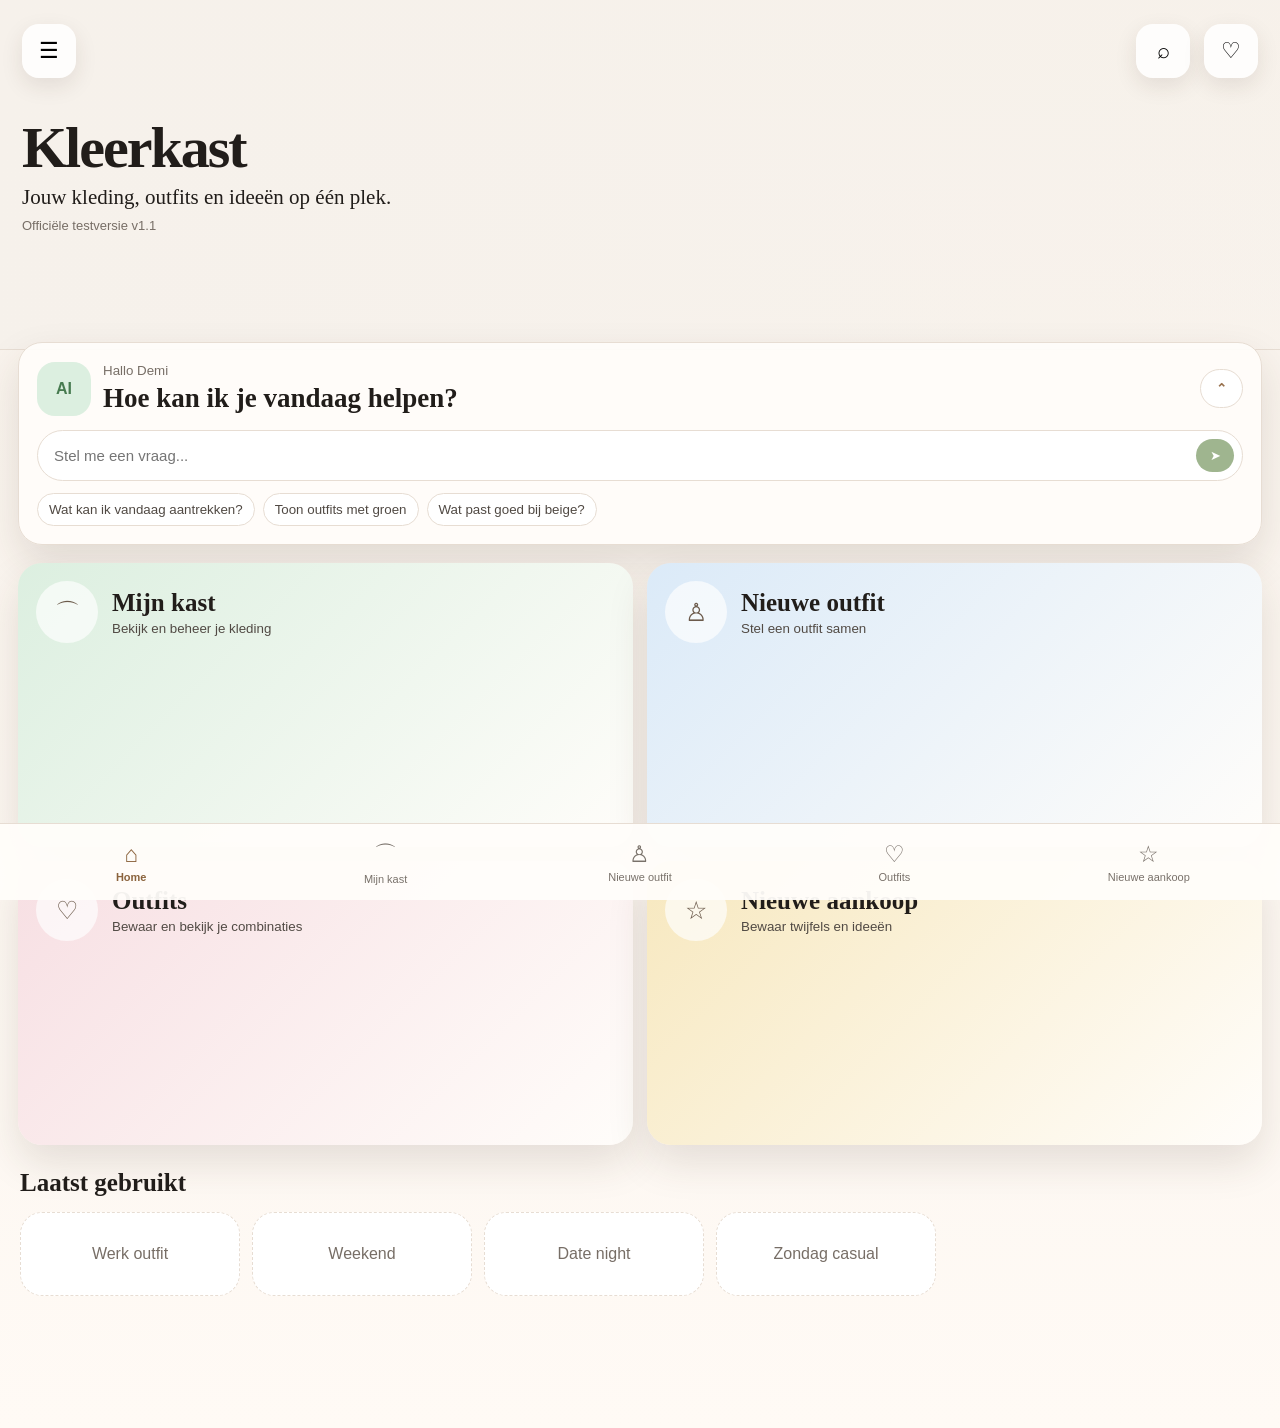
==== commit 3d189fad: "Add files via upload" ====
--- a/index.html
+++ b/index.html
@@ -3,21 +3,18 @@
 <head>
   <meta charset="utf-8">
   <meta name="viewport" content="width=device-width,initial-scale=1,viewport-fit=cover">
-  <title>Kleerkast v1.0</title>
+  <title>Kleerkast v1.1</title>
   <link rel="stylesheet" href="style.css">
 </head>
 <body>
   <div class="hero">
     <div class="topbar">
       <button class="iconbtn" id="settingsBtn">☰</button>
-      <div class="righticons">
-        <button class="iconbtn">⌕</button>
-        <button class="iconbtn">♡</button>
-      </div>
+      <div class="righticons"><button class="iconbtn">⌕</button><button class="iconbtn">♡</button></div>
     </div>
     <h1>Kleerkast</h1>
     <p class="tagline">Jouw kleding, outfits en ideeën op één plek.</p>
-    <div class="version">Officiële testversie v1.0</div>
+    <div class="version">Officiële testversie v1.1</div>
   </div>
 
   <main>
@@ -25,91 +22,41 @@
       <div class="assistant" id="assistantBox">
         <div class="assistant-head">
           <div class="bot">AI</div>
-          <div class="assistant-title">
-            <small>Hallo Demi</small>
-            <h2>Hoe kan ik je vandaag helpen?</h2>
-          </div>
+          <div class="assistant-title"><small>Hallo Demi</small><h2>Hoe kan ik je vandaag helpen?</h2></div>
           <button class="btn light" id="toggleAssistant">⌃</button>
         </div>
         <div class="assistant-body">
           <div class="ask"><input placeholder="Stel me een vraag..."><button class="send">➤</button></div>
-          <div class="chips">
-            <button class="chip">Wat kan ik vandaag aantrekken?</button>
-            <button class="chip">Toon outfits met groen</button>
-            <button class="chip">Wat past goed bij beige?</button>
-          </div>
+          <div class="chips"><button class="chip">Wat kan ik vandaag aantrekken?</button><button class="chip">Toon outfits met groen</button><button class="chip">Wat past goed bij beige?</button></div>
         </div>
       </div>
-
       <div class="cards">
         <button class="homecard green" data-screen="closet"><div class="head"><div class="circle">⌒</div><div><h3>Mijn kast</h3><p>Bekijk en beheer je kleding</p></div></div><div class="photo closet"></div></button>
         <button class="homecard blue" data-screen="outfit"><div class="head"><div class="circle">♙</div><div><h3>Nieuwe outfit</h3><p>Stel een outfit samen</p></div></div><div class="photo design"></div></button>
         <button class="homecard pink" data-screen="saved"><div class="head"><div class="circle">♡</div><div><h3>Outfits</h3><p>Bewaar en bekijk je combinaties</p></div></div><div class="photo outfits"></div></button>
         <button class="homecard yellow" data-screen="wish"><div class="head"><div class="circle">☆</div><div><h3>Nieuwe aankoop</h3><p>Bewaar twijfels en ideeën</p></div></div><div class="photo purchase"></div></button>
       </div>
-
-      <div class="section"><h2>Laatst gebruikt</h2><button class="link">Bekijk alles ›</button></div>
-      <div id="recentRow" class="row"></div>
+      <div class="section"><h2>Laatst gebruikt</h2></div><div id="recentRow" class="row compact"></div>
     </section>
 
     <section id="closet" class="screen">
-      <div class="panel greenpanel">
-        <h2>Mijn kast</h2>
-        <p>Voeg foto’s toe per categorie. Swipe horizontaal door je kleding.</p>
-        <div class="actions">
-          <button class="btn" id="addCategoryFromClosetBtn">Categorie toevoegen</button>
-          <button class="btn light" data-screen="settings">Beheer categorieën</button>
-        </div>
-      </div>
+      <div class="panel greenpanel"><h2>Mijn kast</h2><p>Voeg foto’s toe per categorie.</p><div class="actions"><button class="btn" id="addCategoryFromClosetBtn">Categorie toevoegen</button><button class="btn light" data-screen="settings">Beheer categorieën</button></div></div>
       <div id="closetList"></div>
     </section>
 
     <section id="outfit" class="screen">
-      <div class="panel bluepanel">
-        <h2>Nieuwe outfit</h2>
-        <p>Kies per rij een kledingstuk. De gekozen stukken worden hieronder als outfit opgebouwd.</p>
-        <div class="stacked-outfit">
-          <div class="stack-slot" id="stack-tops">Top</div>
-          <div class="stack-slot" id="stack-bottoms">Onderstuk</div>
-          <div class="stack-slot" id="stack-shoes">Schoenen</div>
-          <div class="stack-slot" id="stack-bags">Tas</div>
-        </div>
-        <div class="actions">
-          <button class="btn" id="saveOutfitBtn">Outfit bewaren</button>
-          <button class="btn light" id="clearBtn">Wissen</button>
-        </div>
-      </div>
-      <div id="outfitRows"></div>
+      <div class="panel bluepanel"><h2>Nieuwe outfit</h2><p>Tik op een foto. De gekozen stukken worden opgebouwd als outfit.</p>
+        <div class="stacked-outfit"><div class="stack-slot" id="stack-tops">Top</div><div class="stack-slot" id="stack-bottoms">Onderstuk</div><div class="stack-slot" id="stack-shoes">Schoenen</div><div class="stack-slot" id="stack-bags">Tas</div></div>
+        <div class="actions"><button class="btn" id="saveOutfitBtn">Outfit bewaren</button><button class="btn light" id="clearBtn">Wissen</button></div>
+      </div><div id="outfitRows"></div>
     </section>
 
-    <section id="saved" class="screen">
-      <div class="panel pinkpanel"><h2>Outfits</h2><p>Hier staan je bewaarde combinaties.</p></div>
-      <div id="savedList"></div>
-    </section>
-
-    <section id="wish" class="screen">
-      <div class="panel yellowpanel"><h2>Nieuwe aankoop</h2><p>Bewaar foto’s van kleding die je misschien wilt kopen.</p></div>
-      <div class="section"><h2>Twijfels</h2><button class="btn" id="wishBtn">Foto toevoegen</button></div>
-      <input id="file-wishitems" type="file" accept="image/*">
-      <div id="wishRow" class="row"></div>
-    </section>
-
-    <section id="settings" class="screen">
-      <div class="panel"><h2>Instellingen</h2><p>Beheer hier je kledingcategorieën: naam wijzigen, volgorde aanpassen of verwijderen.</p></div>
-      <button class="btn" id="addCategoryBtn">Nieuwe categorie toevoegen</button>
-      <div class="spacer"></div>
-      <div id="categoryList"></div>
-    </section>
+    <section id="saved" class="screen"><div class="panel pinkpanel"><h2>Outfits</h2><p>Hier staan je bewaarde combinaties.</p></div><div id="savedList"></div></section>
+    <section id="wish" class="screen"><div class="panel yellowpanel"><h2>Nieuwe aankoop</h2><p>Bewaar foto’s van kleding die je misschien wilt kopen.</p></div><div class="section"><h2>Twijfels</h2><button class="btn" id="wishBtn">Foto toevoegen</button></div><input id="file-wishitems" type="file" accept="image/*"><div id="wishRow" class="row"></div></section>
+    <section id="settings" class="screen"><div class="panel"><h2>Instellingen</h2><p>Naam wijzigen, volgorde aanpassen of verwijderen.</p></div><button class="btn" id="addCategoryBtn">Nieuwe categorie toevoegen</button><div class="spacer"></div><div id="categoryList"></div></section>
   </main>
 
-  <nav>
-    <button class="nav active" data-screen="home"><span>⌂</span>Home</button>
-    <button class="nav" data-screen="closet"><span>⌒</span>Mijn kast</button>
-    <button class="nav" data-screen="outfit"><span>♙</span>Nieuwe outfit</button>
-    <button class="nav" data-screen="saved"><span>♡</span>Outfits</button>
-    <button class="nav" data-screen="wish"><span>☆</span>Nieuwe aankoop</button>
-  </nav>
-
+  <nav><button class="nav active" data-screen="home"><span>⌂</span>Home</button><button class="nav" data-screen="closet"><span>⌒</span>Mijn kast</button><button class="nav" data-screen="outfit"><span>♙</span>Nieuwe outfit</button><button class="nav" data-screen="saved"><span>♡</span>Outfits</button><button class="nav" data-screen="wish"><span>☆</span>Nieuwe aankoop</button></nav>
   <script src="app.js"></script>
 </body>
-</html>
+</html>
--- a/style.css
+++ b/style.css
@@ -1,40 +1 @@
-/* Kleerkast v1.0 */
-:root{
-  --bg:#f6f1eb; --card:#fffdfa; --text:#211d1a; --muted:#776e66; --line:#e7ddd3;
-  --blue:#dbeaf8; --green:#dcefe0; --pink:#f7dfe3; --yellow:#f7e8bf; --brown:#98714e;
-  --shadow:0 18px 40px rgba(61,43,31,.13);
-}
-*{box-sizing:border-box}
-body{margin:0;font-family:-apple-system,BlinkMacSystemFont,"Segoe UI",Arial,sans-serif;background:linear-gradient(180deg,#f7f1ea,#fffaf5);color:var(--text);padding-bottom:92px}
-.hero{min-height:355px;padding:24px 22px 20px;background:linear-gradient(90deg,rgba(246,241,235,.98) 0%,rgba(246,241,235,.84) 42%,rgba(246,241,235,.35) 100%),url("https://images.unsplash.com/photo-1558769132-cb1aea458c5e?auto=format&fit=crop&w=1600&q=80");background-size:cover;background-position:center right;border-bottom:1px solid var(--line)}
-.topbar{display:flex;justify-content:space-between;align-items:flex-start}.righticons{display:flex;gap:14px}
-.iconbtn{width:54px;height:54px;border:0;border-radius:17px;background:rgba(255,255,255,.88);box-shadow:0 8px 22px rgba(60,40,30,.10);font-size:22px;color:#201d19}
-h1{font-family:Georgia,serif;font-size:58px;line-height:.95;margin:42px 0 10px;letter-spacing:-2px}.tagline{font-family:Georgia,serif;font-size:21px;margin:0;color:#201d19}.version{color:var(--muted);font-size:13px;margin-top:8px}
-main{padding:0 18px 24px;margin-top:-8px}.screen{display:none}.screen.active{display:block}
-.assistant{background:rgba(255,253,250,.93);backdrop-filter:blur(14px);border:1px solid rgba(230,220,210,.85);border-radius:26px;padding:18px;box-shadow:var(--shadow);margin-bottom:18px}
-.assistant-head{display:flex;align-items:center;justify-content:space-between;gap:12px}.assistant-title{flex:1}.bot{width:54px;height:54px;border-radius:18px;background:var(--green);display:flex;align-items:center;justify-content:center;color:#477b50;font-weight:900}
-.assistant h2{font-family:Georgia,serif;font-size:27px;margin:4px 0 2px}.assistant small{color:var(--muted)}.assistant-body{display:block;margin-top:14px}.assistant.collapsed .assistant-body{display:none}
-.ask{display:flex;gap:8px;background:#fff;border:1px solid var(--line);border-radius:999px;padding:8px;margin-bottom:12px}.ask input{display:block;flex:1;border:0;outline:none;font-size:15px;background:transparent;padding:8px}.send{border:0;background:#9fb58f;color:white;border-radius:999px;width:38px}
-.chips{display:flex;gap:8px;flex-wrap:wrap}.chip{border:1px solid var(--line);background:#fff;border-radius:999px;padding:8px 11px;font-size:13px;color:#504943}
-.cards{display:grid;grid-template-columns:1fr 1fr;gap:14px}.homecard{border:0;border-radius:25px;padding:18px;background:var(--card);box-shadow:var(--shadow);text-align:left;overflow:hidden;color:var(--text);min-height:270px}
-.homecard.blue{background:linear-gradient(135deg,var(--blue),#fffdfa)}.homecard.green{background:linear-gradient(135deg,var(--green),#fffdfa)}.homecard.pink{background:linear-gradient(135deg,var(--pink),#fffdfa)}.homecard.yellow{background:linear-gradient(135deg,var(--yellow),#fffdfa)}
-.homecard .head{display:flex;align-items:center;gap:14px;margin-bottom:14px}.circle{width:62px;height:62px;border-radius:50%;display:flex;align-items:center;justify-content:center;font-size:25px;background:rgba(255,255,255,.68);color:#6b5a4b}
-.homecard h3{font-family:Georgia,serif;font-size:25px;margin:0 0 4px}.homecard p{margin:0;color:#514a44;font-size:15px;line-height:1.35}
-.photo{height:170px;border-radius:17px;margin-top:16px;background-size:cover;background-position:center;box-shadow:inset 0 0 0 1px rgba(255,255,255,.45)}.photo.design{background-image:url("https://images.unsplash.com/photo-1523381210434-271e8be1f52b?auto=format&fit=crop&w=900&q=80")}.photo.closet{background-image:url("https://images.unsplash.com/photo-1496747611176-843222e1e57c?auto=format&fit=crop&w=900&q=80")}.photo.outfits{background-image:url("https://images.unsplash.com/photo-1529139574466-a303027c1d8b?auto=format&fit=crop&w=900&q=80")}.photo.purchase{background-image:url("https://images.unsplash.com/photo-1483985988355-763728e1935b?auto=format&fit=crop&w=900&q=80")}
-.section{display:flex;justify-content:space-between;align-items:center;margin:24px 2px 12px}.section h2{font-family:Georgia,serif;font-size:25px;margin:0}.link{border:0;background:transparent;color:#5d544d;font-size:15px}
-.panel,.piece,.catrow{background:var(--card);border-radius:24px;box-shadow:var(--shadow)}.panel{padding:18px;margin-bottom:16px}.greenpanel{background:linear-gradient(135deg,var(--green),#fffdfa)}.bluepanel{background:linear-gradient(135deg,var(--blue),#fffdfa)}.pinkpanel{background:linear-gradient(135deg,var(--pink),#fffdfa)}.yellowpanel{background:linear-gradient(135deg,var(--yellow),#fffdfa)}
-.panel h2{font-family:Georgia,serif;font-size:28px;margin:0 0 8px}.panel p{margin:0;color:var(--muted);line-height:1.4}
-.btn{border:0;background:var(--brown);color:#fff;border-radius:999px;padding:11px 15px;font-weight:800}.btn.light{background:#fff;color:var(--brown);border:1px solid var(--line)}
-.row{display:flex;gap:12px;overflow-x:auto;padding:8px 40%;scroll-snap-type:x mandatory}
-.piece{min-width:150px;padding:10px;position:relative;scroll-snap-align:center;transition:transform .25s ease,opacity .25s ease, box-shadow .25s ease;opacity:.62}
-.piece.active{transform:scale(1.18);opacity:1;box-shadow:0 20px 45px rgba(61,43,31,.22);z-index:2}
-.piece img{width:100%;height:185px;object-fit:cover;border-radius:18px;background:#efe4dc;display:block}
-.delete{width:100%;margin-top:8px;border:0;background:#f2e7dd;color:#6f5140;border-radius:999px;padding:8px 10px;font-weight:800}.empty{min-width:210px;border:1px dashed var(--line);border-radius:22px;padding:32px 16px;color:var(--muted);text-align:center;background:#fff}
-.stacked-outfit{margin-top:14px;display:flex;flex-direction:column;align-items:center;gap:0;background:rgba(255,255,255,.6);border:1px solid var(--line);border-radius:24px;padding:16px}
-.stack-slot{width:230px;min-height:90px;border-radius:18px;background:#fff;border:1px solid var(--line);display:flex;align-items:center;justify-content:center;color:var(--muted);overflow:hidden;margin-top:-4px}
-.stack-slot:first-child{margin-top:0}.stack-slot img{width:100%;height:150px;object-fit:cover}.stack-slot#stack-tops img{height:150px}.stack-slot#stack-bottoms img{height:170px}.stack-slot#stack-shoes img{height:105px}.stack-slot#stack-bags img{height:105px}
-.actions{display:flex;gap:8px;margin-top:12px;flex-wrap:wrap}
-.catrow{display:flex;align-items:center;justify-content:space-between;padding:15px;margin-bottom:10px}.dot{width:34px;height:34px;border-radius:12px;margin-right:12px}.catleft{display:flex;align-items:center;font-weight:700}.spacer{height:14px}.cat-actions{display:flex;gap:6px;flex-wrap:wrap}.mini{border:0;background:#f2e7dd;color:#6f5140;border-radius:999px;padding:7px 9px;font-weight:700}
-nav{position:fixed;left:0;right:0;bottom:0;background:rgba(255,253,250,.95);backdrop-filter:blur(14px);border-top:1px solid var(--line);display:grid;grid-template-columns:repeat(5,1fr);padding:8px 4px calc(8px + env(safe-area-inset-bottom));z-index:10}
-nav button{border:0;background:transparent;color:#79716a;font-size:11px;padding:7px 2px}nav span{display:block;font-size:23px;margin-bottom:3px}nav button.active{color:#8b633d;font-weight:900}input[type=file]{display:none}
-@media(max-width:700px){h1{font-size:46px}.hero{min-height:330px}.cards{grid-template-columns:1fr}.homecard{min-height:240px}.row{padding:8px 30%}.piece{min-width:145px}}
+:root{--bg:#f6f1eb;--card:#fffdfa;--text:#211d1a;--muted:#776e66;--line:#e7ddd3;--blue:#dbeaf8;--green:#dcefe0;--pink:#f7dfe3;--yellow:#f7e8bf;--brown:#98714e;--shadow:0 18px 40px rgba(61,43,31,.13)}*{box-sizing:border-box}body{margin:0;font-family:-apple-system,BlinkMacSystemFont,"Segoe UI",Arial,sans-serif;background:linear-gradient(180deg,#f7f1ea,#fffaf5);color:var(--text);padding-bottom:92px}.hero{min-height:350px;padding:24px 22px 20px;background:linear-gradient(90deg,rgba(246,241,235,.98) 0%,rgba(246,241,235,.84) 42%,rgba(246,241,235,.35) 100%),url("https://images.unsplash.com/photo-1558769132-cb1aea458c5e?auto=format&fit=crop&w=1600&q=80");background-size:cover;background-position:center right;border-bottom:1px solid var(--line)}.topbar{display:flex;justify-content:space-between}.righticons{display:flex;gap:14px}.iconbtn{width:54px;height:54px;border:0;border-radius:17px;background:rgba(255,255,255,.88);box-shadow:0 8px 22px rgba(60,40,30,.10);font-size:22px}h1{font-family:Georgia,serif;font-size:58px;line-height:.95;margin:42px 0 10px;letter-spacing:-2px}.tagline{font-family:Georgia,serif;font-size:21px;margin:0}.version{color:var(--muted);font-size:13px;margin-top:8px}main{padding:0 18px 24px;margin-top:-8px}.screen{display:none}.screen.active{display:block}.assistant,.panel,.piece,.catrow,.homecard{background:var(--card);border-radius:24px;box-shadow:var(--shadow)}.assistant{background:rgba(255,253,250,.93);padding:18px;margin-bottom:18px;border:1px solid var(--line)}.assistant-head{display:flex;align-items:center;gap:12px}.assistant-title{flex:1}.bot{width:54px;height:54px;border-radius:18px;background:var(--green);display:flex;align-items:center;justify-content:center;color:#477b50;font-weight:900}.assistant h2{font-family:Georgia,serif;font-size:27px;margin:4px 0 2px}.assistant small,.panel p{color:var(--muted)}.assistant-body{margin-top:14px}.assistant.collapsed .assistant-body{display:none}.ask{display:flex;gap:8px;background:#fff;border:1px solid var(--line);border-radius:999px;padding:8px;margin-bottom:12px}.ask input{flex:1;border:0;outline:0;font-size:15px;background:transparent;padding:8px}.send{border:0;background:#9fb58f;color:white;border-radius:999px;width:38px}.chips{display:flex;gap:8px;flex-wrap:wrap}.chip{border:1px solid var(--line);background:#fff;border-radius:999px;padding:8px 11px;color:#504943}.cards{display:grid;grid-template-columns:1fr 1fr;gap:14px}.homecard{border:0;padding:18px;text-align:left;overflow:hidden;color:var(--text);min-height:270px}.homecard.blue,.bluepanel{background:linear-gradient(135deg,var(--blue),#fffdfa)}.homecard.green,.greenpanel{background:linear-gradient(135deg,var(--green),#fffdfa)}.homecard.pink,.pinkpanel{background:linear-gradient(135deg,var(--pink),#fffdfa)}.homecard.yellow,.yellowpanel{background:linear-gradient(135deg,var(--yellow),#fffdfa)}.head{display:flex;gap:14px;align-items:center}.circle{width:62px;height:62px;border-radius:50%;display:flex;align-items:center;justify-content:center;font-size:25px;background:rgba(255,255,255,.68);color:#6b5a4b}.homecard h3,.section h2,.panel h2{font-family:Georgia,serif}.homecard h3{font-size:25px;margin:0 0 4px}.homecard p{margin:0;color:#514a44}.photo{height:170px;border-radius:17px;margin-top:16px;background-size:cover;background-position:center}.photo.design{background-image:url("https://images.unsplash.com/photo-1523381210434-271e8be1f52b?auto=format&fit=crop&w=900&q=80")}.photo.closet{background-image:url("https://images.unsplash.com/photo-1496747611176-843222e1e57c?auto=format&fit=crop&w=900&q=80")}.photo.outfits{background-image:url("https://images.unsplash.com/photo-1529139574466-a303027c1d8b?auto=format&fit=crop&w=900&q=80")}.photo.purchase{background-image:url("https://images.unsplash.com/photo-1483985988355-763728e1935b?auto=format&fit=crop&w=900&q=80")}.section{display:flex;justify-content:space-between;align-items:center;margin:24px 2px 12px}.section h2{font-size:25px;margin:0}.panel{padding:18px;margin-bottom:16px}.panel h2{font-size:28px;margin:0 0 8px}.btn{border:0;background:var(--brown);color:#fff;border-radius:999px;padding:11px 15px;font-weight:800}.btn.light{background:#fff;color:var(--brown);border:1px solid var(--line)}.row{display:flex;gap:12px;overflow-x:auto;padding:10px 38%;scroll-snap-type:x mandatory}.row.compact{padding:3px 2px 16px}.piece{min-width:150px;padding:10px;scroll-snap-align:center;transition:.25s;opacity:.62}.piece.active{transform:scale(1.16);opacity:1;box-shadow:0 20px 45px rgba(61,43,31,.22);z-index:2}.piece img{width:100%;height:185px;object-fit:cover;border-radius:18px;background:#efe4dc;display:block}.delete{width:100%;margin-top:8px;border:0;background:#f2e7dd;color:#6f5140;border-radius:999px;padding:8px 10px;font-weight:800}.empty{min-width:210px;border:1px dashed var(--line);border-radius:22px;padding:32px 16px;color:var(--muted);text-align:center;background:#fff}.stacked-outfit{margin-top:14px;display:flex;flex-direction:column;align-items:center;background:rgba(255,255,255,.6);border:1px solid var(--line);border-radius:24px;padding:16px}.stack-slot{width:230px;min-height:92px;border-radius:18px;background:#fff;border:1px solid var(--line);display:flex;align-items:center;justify-content:center;color:var(--muted);overflow:hidden;margin-top:-5px}.stack-slot:first-child{margin-top:0}.stack-slot img{width:100%;object-fit:cover}.stack-slot#stack-tops img{height:150px}.stack-slot#stack-bottoms img{height:170px}.stack-slot#stack-shoes img,.stack-slot#stack-bags img{height:105px}.actions{display:flex;gap:8px;margin-top:12px;flex-wrap:wrap}.catrow{display:flex;align-items:center;justify-content:space-between;padding:15px;margin-bottom:10px;gap:10px}.dot{width:34px;height:34px;border-radius:12px;margin-right:12px}.catleft{display:flex;align-items:center;font-weight:700}.cat-actions{display:flex;gap:6px;flex-wrap:wrap;justify-content:flex-end}.mini{border:0;background:#f2e7dd;color:#6f5140;border-radius:999px;padding:7px 9px;font-weight:700}.spacer{height:14px}nav{position:fixed;left:0;right:0;bottom:0;background:rgba(255,253,250,.95);border-top:1px solid var(--line);display:grid;grid-template-columns:repeat(5,1fr);padding:8px 4px calc(8px + env(safe-area-inset-bottom));z-index:10}nav button{border:0;background:transparent;color:#79716a;font-size:11px;padding:7px 2px}nav span{display:block;font-size:23px;margin-bottom:3px}nav button.active{color:#8b633d;font-weight:900}input[type=file]{display:none}@media(max-width:700px){h1{font-size:46px}.hero{min-height:330px}.cards{grid-template-columns:1fr}.homecard{min-height:240px}.row{padding:10px 30%}.row.compact{padding:3px 2px 16px}.piece{min-width:145px}}
